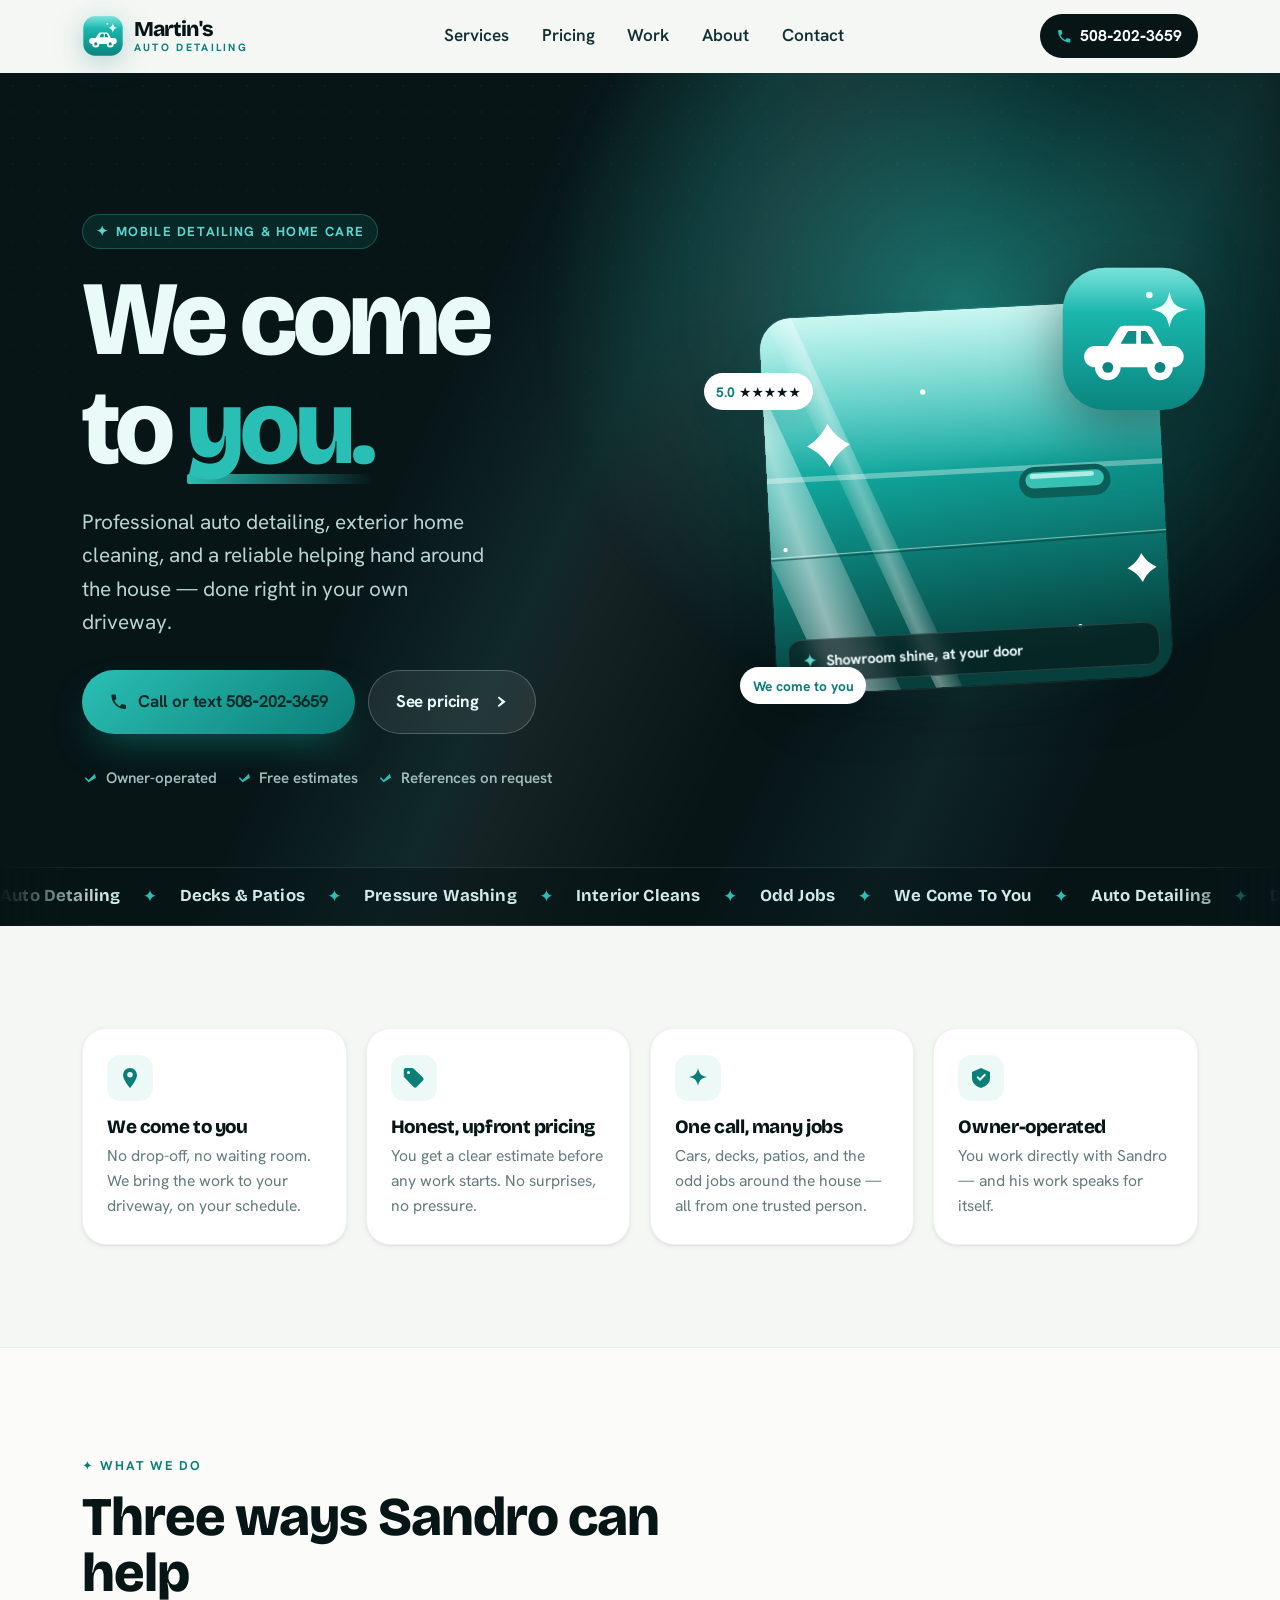
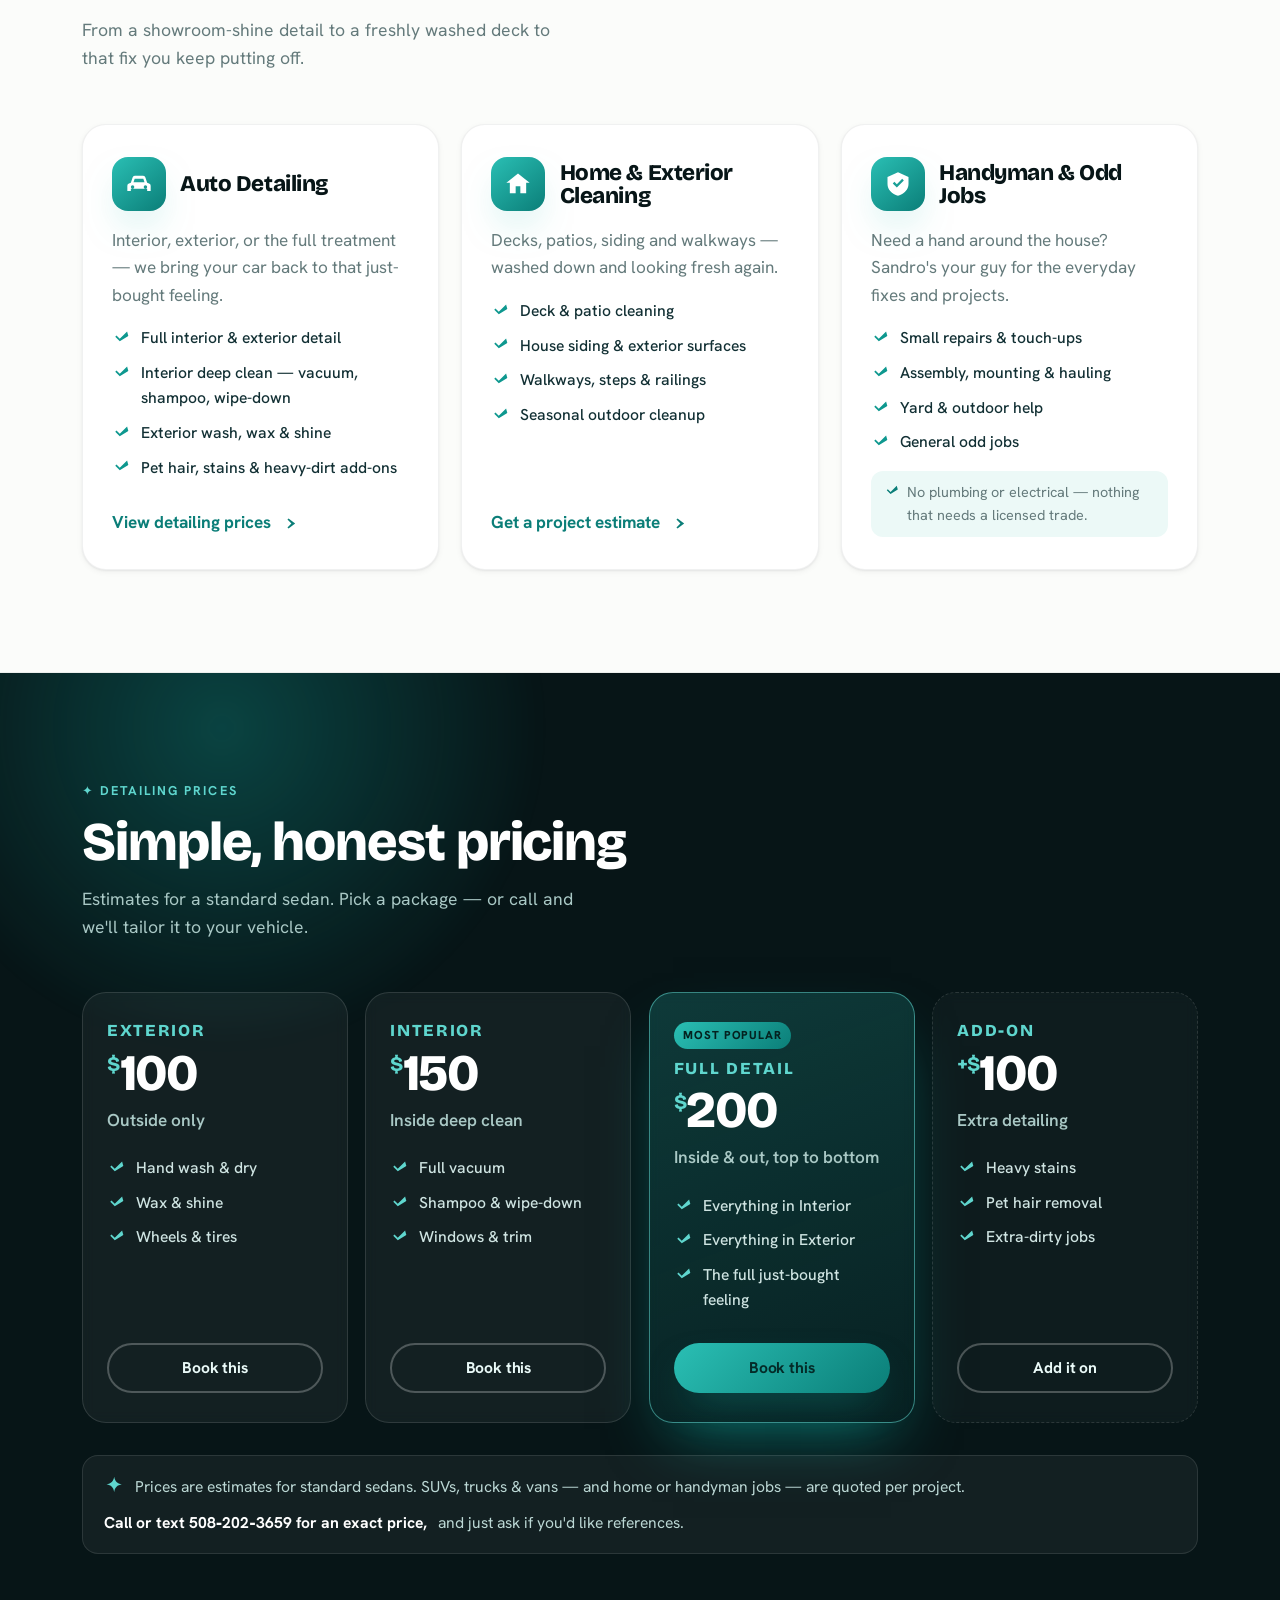
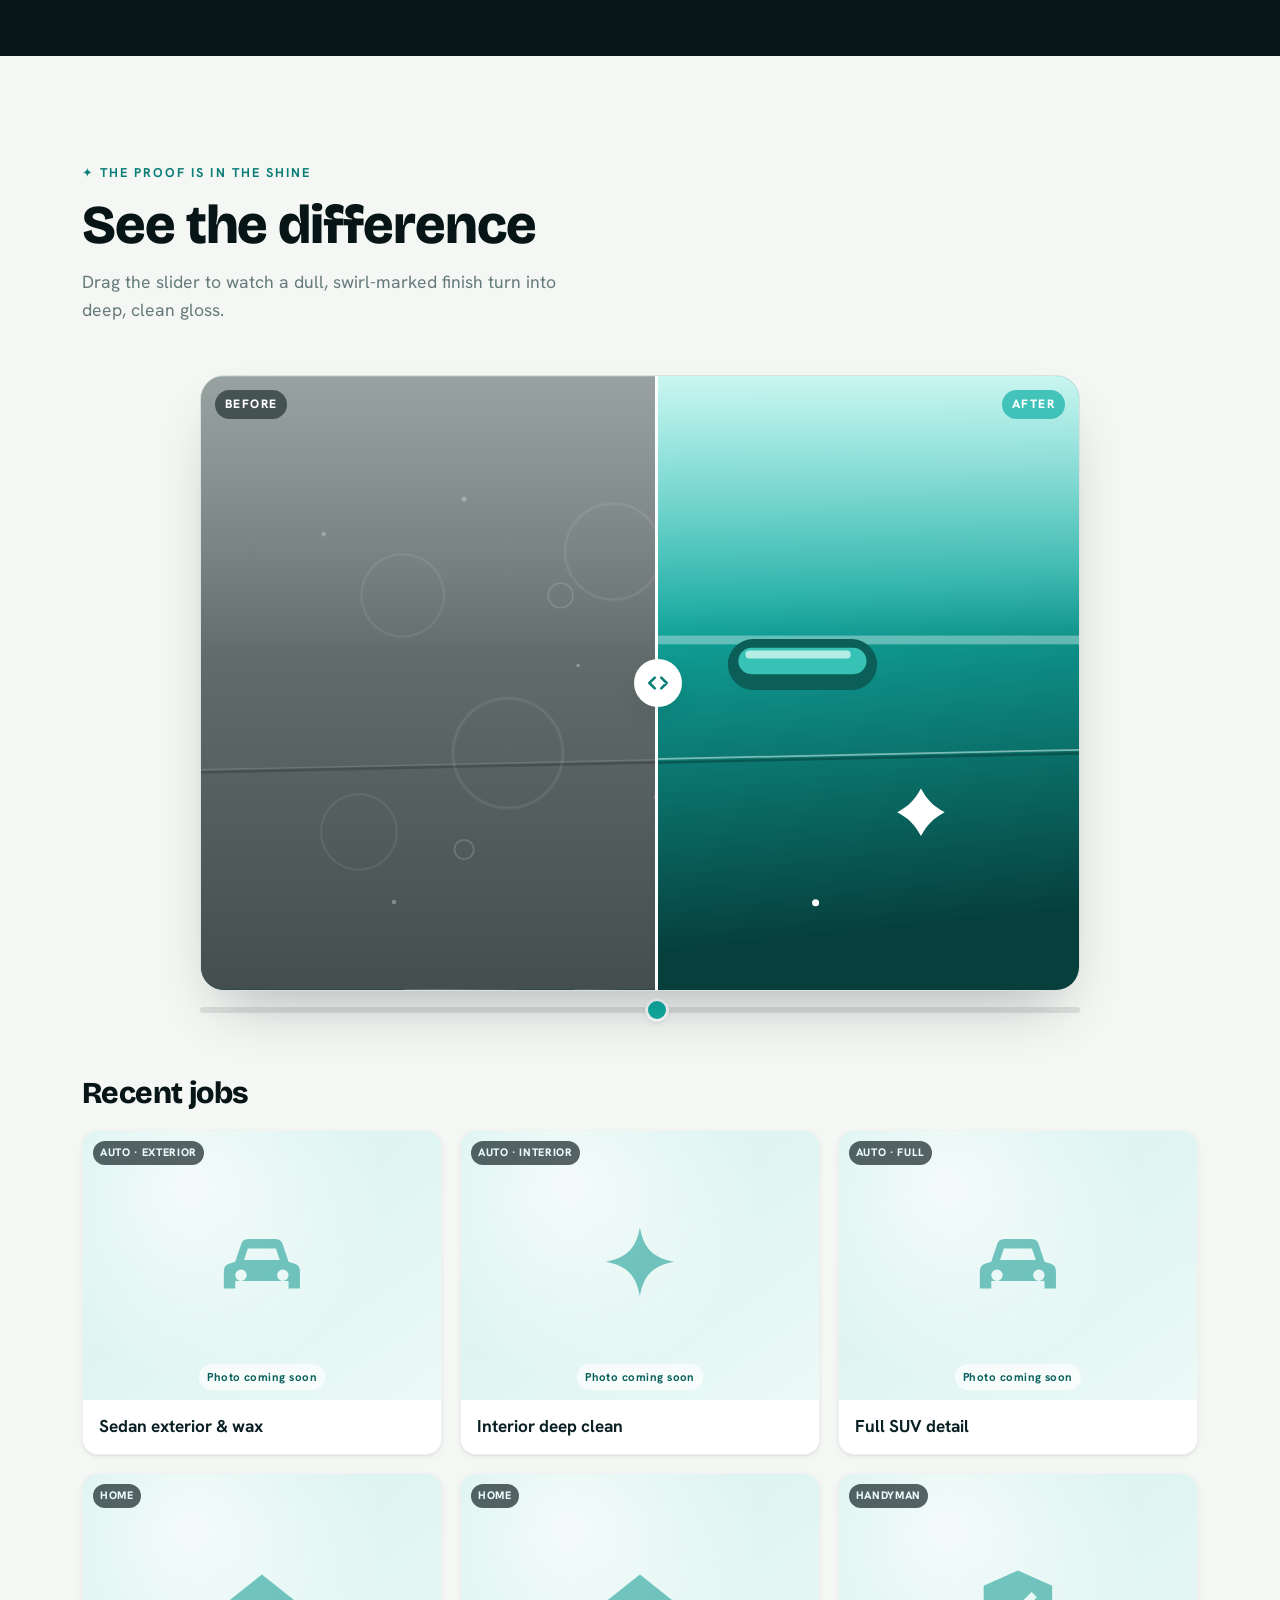
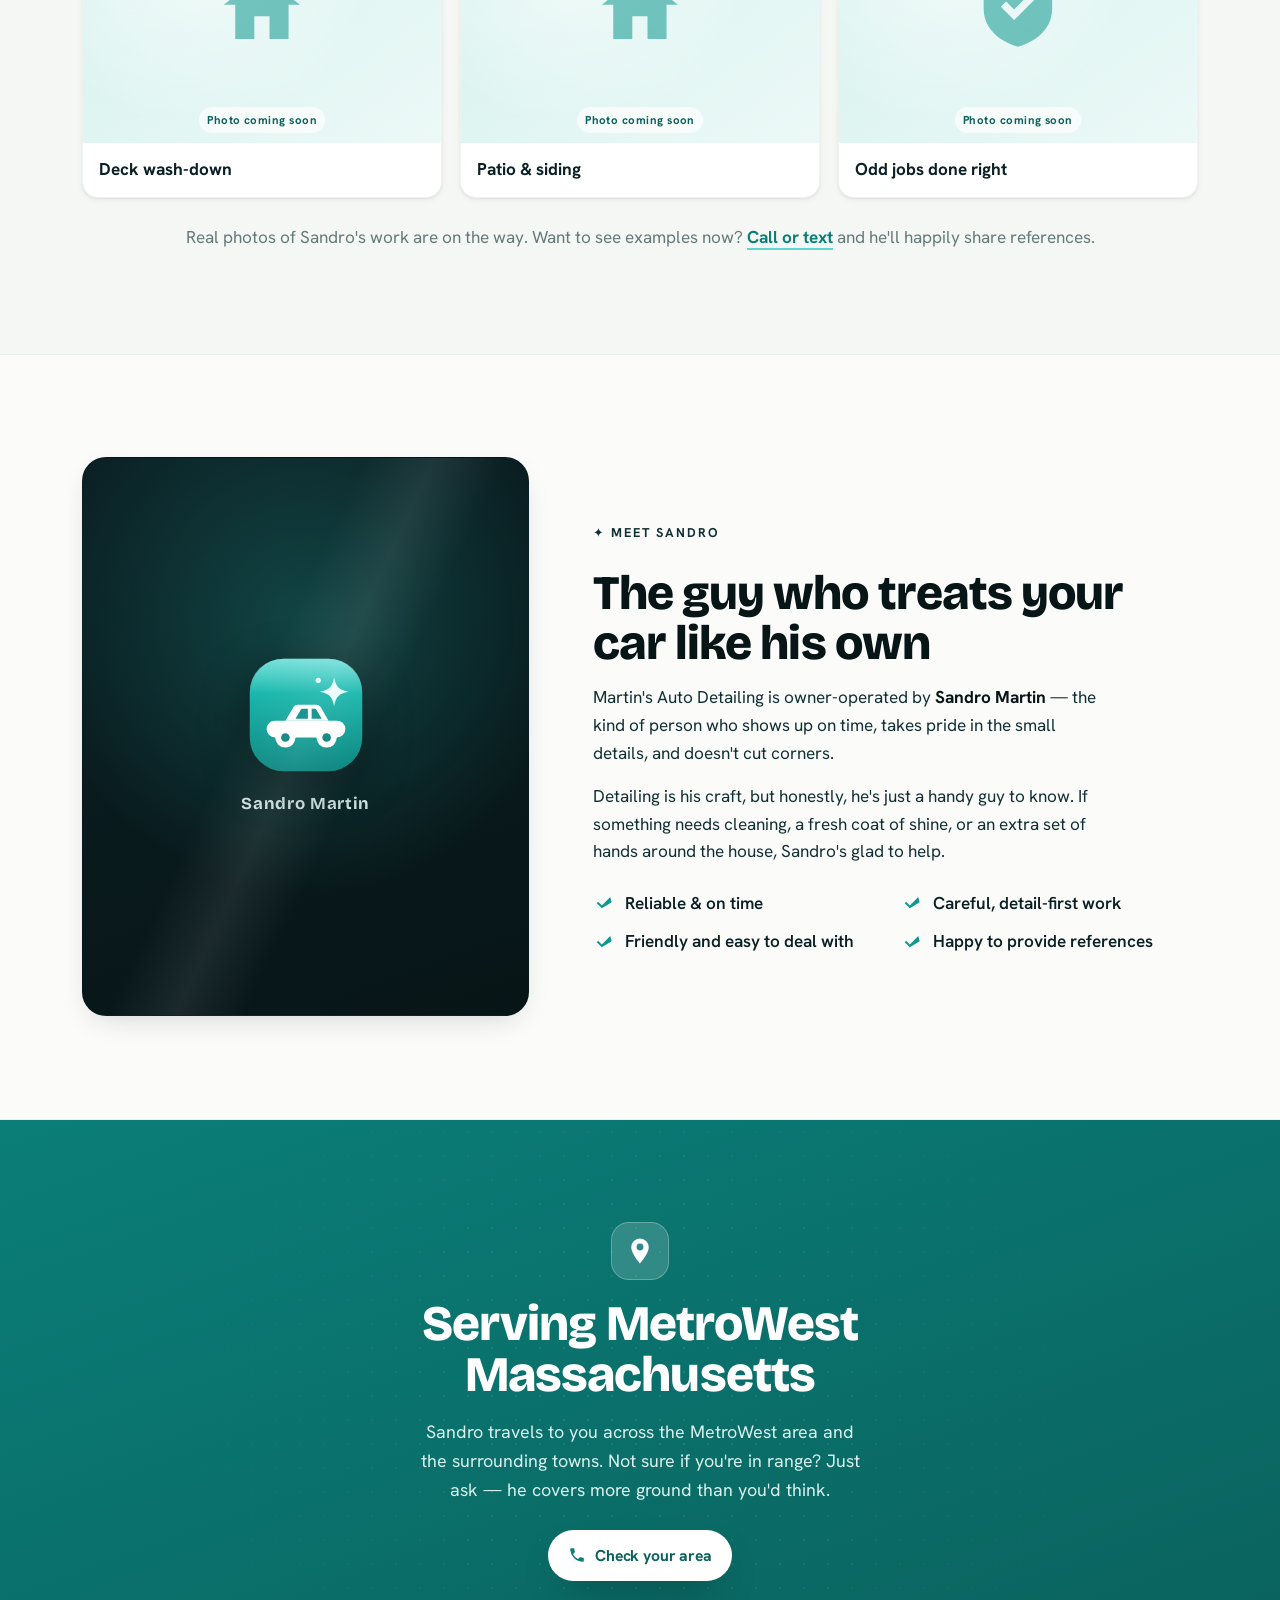
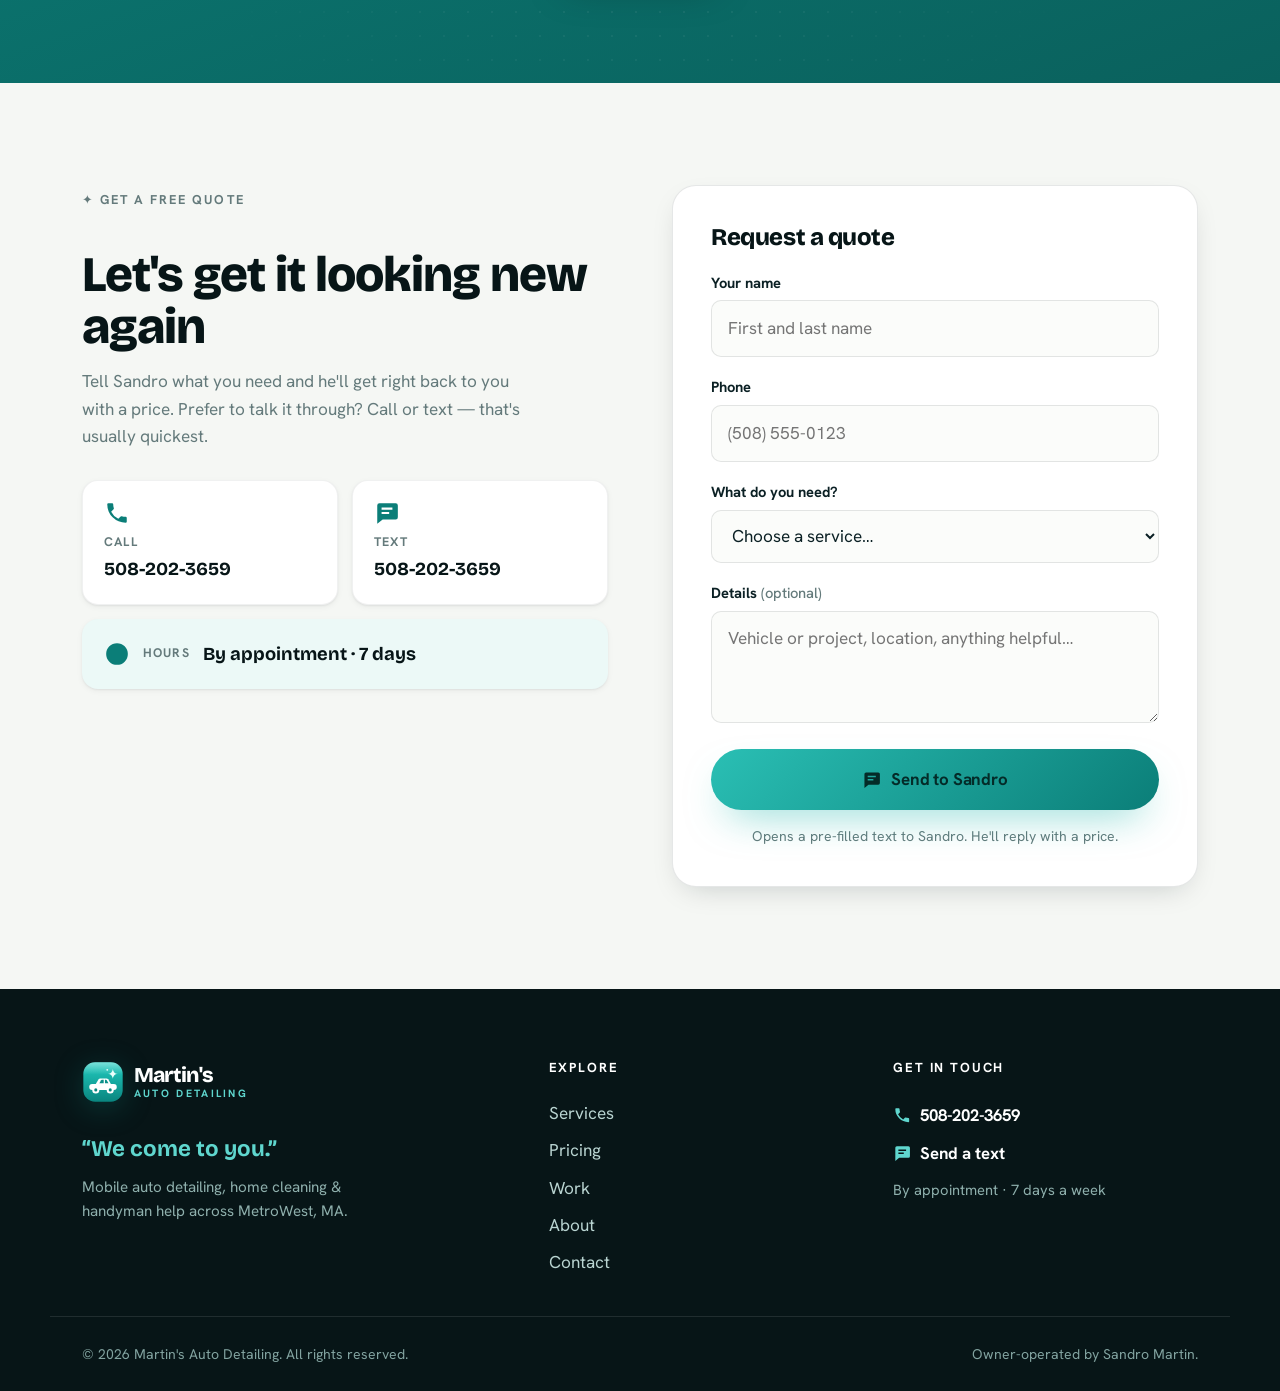
==== index.html @ 61d5fa34 "Initial site for Martin's Auto Detailing Co-Authored-By: Claude Opus 4.8 <noreply@anthropic.com>" ====
<!DOCTYPE html>
<html lang="en">
<head>
  <meta charset="UTF-8" />
  <meta name="viewport" content="width=device-width, initial-scale=1.0" />
  <title>Martin's Auto Detailing — Mobile Car Detailing &amp; Home Cleaning | MetroWest MA</title>
  <meta name="description" content="Owner-operated mobile auto detailing, exterior home cleaning, and handyman help across MetroWest Massachusetts. We come to you — call or text Sandro at 508-202-3659 for a free estimate." />
  <meta name="theme-color" content="#0B7E78" />
  <link rel="canonical" href="https://martinsautodetailing.com/" />

  <!-- Open Graph / social -->
  <meta property="og:type" content="website" />
  <meta property="og:title" content="Martin's Auto Detailing — We Come to You" />
  <meta property="og:description" content="Mobile auto detailing, exterior home cleaning &amp; handyman help across MetroWest MA. Call or text 508-202-3659." />
  <meta property="og:url" content="https://martinsautodetailing.com/" />
  <meta property="og:image" content="https://martinsautodetailing.com/assets/og-image.png" />
  <meta property="og:image:width" content="1200" />
  <meta property="og:image:height" content="630" />
  <meta name="twitter:card" content="summary_large_image" />
  <meta name="twitter:title" content="Martin's Auto Detailing — We Come to You" />
  <meta name="twitter:description" content="Mobile auto detailing, exterior home cleaning &amp; handyman help across MetroWest MA." />
  <meta name="twitter:image" content="https://martinsautodetailing.com/assets/og-image.png" />

  <!-- Icons -->
  <link rel="icon" type="image/svg+xml" href="assets/favicon.svg" />
  <link rel="apple-touch-icon" href="assets/apple-touch-icon.png" />

  <!-- Fonts -->
  <link rel="preconnect" href="https://fonts.googleapis.com" />
  <link rel="preconnect" href="https://fonts.gstatic.com" crossorigin />
  <link href="https://fonts.googleapis.com/css2?family=Bricolage+Grotesque:opsz,wght@12..96,600;12..96,700;12..96,800&family=Hanken+Grotesk:wght@400;500;600;700&display=swap" rel="stylesheet" />

  <link rel="stylesheet" href="styles.css" />

  <!-- Local business structured data (good for Google) -->
  <script type="application/ld+json">
  {
    "@context": "https://schema.org",
    "@type": "AutoWash",
    "name": "Martin's Auto Detailing",
    "image": "https://martinsautodetailing.com/assets/og-image.png",
    "url": "https://martinsautodetailing.com/",
    "telephone": "+1-508-202-3659",
    "description": "Owner-operated mobile auto detailing, exterior home cleaning, and handyman services. We come to you across MetroWest Massachusetts.",
    "priceRange": "$$",
    "areaServed": { "@type": "AdministrativeArea", "name": "MetroWest, Massachusetts" },
    "founder": { "@type": "Person", "name": "Sandro Martin" },
    "makesOffer": [
      { "@type": "Offer", "itemOffered": { "@type": "Service", "name": "Full Auto Detail (interior & exterior)" }, "price": "200", "priceCurrency": "USD" },
      { "@type": "Offer", "itemOffered": { "@type": "Service", "name": "Interior Detailing" }, "price": "150", "priceCurrency": "USD" },
      { "@type": "Offer", "itemOffered": { "@type": "Service", "name": "Exterior Detailing" }, "price": "100", "priceCurrency": "USD" },
      { "@type": "Offer", "itemOffered": { "@type": "Service", "name": "Exterior Home & Surface Cleaning" } },
      { "@type": "Offer", "itemOffered": { "@type": "Service", "name": "Handyman & Odd Jobs" } }
    ]
  }
  </script>
</head>
<body>
  <a class="skip-link" href="#main">Skip to content</a>

  <!-- Reusable SVG symbols -->
  <svg width="0" height="0" style="position:absolute" aria-hidden="true" focusable="false">
    <defs>
      <symbol id="mark" viewBox="0 0 64 64">
        <linearGradient id="m-badge" x1="0" y1="0" x2="0" y2="1">
          <stop offset="0" stop-color="#22CDC1" /><stop offset="1" stop-color="#0A857F" />
        </linearGradient>
        <linearGradient id="m-gloss" x1="0" y1="0" x2="0" y2="1">
          <stop offset="0" stop-color="#fff" stop-opacity="0.4" /><stop offset="0.55" stop-color="#fff" stop-opacity="0" />
        </linearGradient>
        <rect x="2" y="2" width="60" height="60" rx="18" fill="url(#m-badge)" />
        <rect x="2" y="2" width="60" height="34" rx="18" fill="url(#m-gloss)" />
        <g fill="#fff">
          <rect x="11" y="35" width="42" height="9" rx="4.5" />
          <path d="M21 35 L25.5 27.6 Q26.2 26.5 27.6 26.5 L37.4 26.5 Q39 26.5 39.9 27.8 L44 35 Z" />
        </g>
        <path d="M26.4 34 L29.2 29.2 Q29.5 28.7 30.1 28.7 L33 28.7 L33 34 Z" fill="#0B8F88" />
        <path d="M35 34 L35 28.7 L36.6 28.7 Q37.3 28.7 37.7 29.4 L40.4 34 Z" fill="#0B8F88" />
        <circle cx="21" cy="44" r="5.4" fill="#fff" /><circle cx="21" cy="44" r="2.3" fill="#0A857F" />
        <circle cx="43" cy="44" r="5.4" fill="#fff" /><circle cx="43" cy="44" r="2.3" fill="#0A857F" />
        <path d="M47 12 C48 17 49.6 18.6 54.6 19.6 C49.6 20.6 48 22.2 47 27.2 C46 22.2 44.4 20.6 39.4 19.6 C44.4 18.6 46 17 47 12 Z" fill="#EBFFFB" />
        <circle cx="38.5" cy="13.5" r="1.4" fill="#EBFFFB" />
      </symbol>
      <symbol id="i-spark" viewBox="0 0 24 24"><path d="M12 2c1 5.5 3.5 8 9 9-5.5 1-8 3.5-9 9-1-5.5-3.5-8-9-9 5.5-1 8-3.5 9-9Z"/></symbol>
      <symbol id="i-pin" viewBox="0 0 24 24"><path d="M12 2a7 7 0 0 0-7 7c0 5 7 13 7 13s7-8 7-13a7 7 0 0 0-7-7Zm0 9.5A2.5 2.5 0 1 1 12 6a2.5 2.5 0 0 1 0 5.5Z"/></symbol>
      <symbol id="i-tag" viewBox="0 0 24 24"><path d="M11.6 2.4 21 11.8a2 2 0 0 1 0 2.8l-6.4 6.4a2 2 0 0 1-2.8 0L2.4 11.6A2 2 0 0 1 1.8 10V4a2 2 0 0 1 2-2h6a2 2 0 0 1 1.6.4ZM6.5 8A1.5 1.5 0 1 0 5 6.5 1.5 1.5 0 0 0 6.5 8Z"/></symbol>
      <symbol id="i-hand" viewBox="0 0 24 24"><path d="M12 2 3 6v6c0 5 3.8 8.5 9 10 5.2-1.5 9-5 9-10V6l-9-4Zm-1 13-3.5-3.5 1.4-1.4L11 12.2l4.6-4.6 1.4 1.4L11 15Z"/></symbol>
      <symbol id="i-phone" viewBox="0 0 24 24"><path d="M6.6 10.8a15 15 0 0 0 6.6 6.6l2.2-2.2a1 1 0 0 1 1-.24 11.4 11.4 0 0 0 3.6.58 1 1 0 0 1 1 1V20a1 1 0 0 1-1 1A17 17 0 0 1 3 4a1 1 0 0 1 1-1h3.5a1 1 0 0 1 1 1 11.4 11.4 0 0 0 .58 3.6 1 1 0 0 1-.25 1l-2.23 2.2Z"/></symbol>
      <symbol id="i-msg" viewBox="0 0 24 24"><path d="M4 3h16a2 2 0 0 1 2 2v11a2 2 0 0 1-2 2H8l-5 4V5a2 2 0 0 1 2-2Zm3 6h10V7H7v2Zm0 4h7v-2H7v2Z"/></symbol>
      <symbol id="i-check" viewBox="0 0 24 24"><path d="M9.5 17.5 4 12l1.5-1.5 4 4 9-9L20 11 9.5 17.5Z"/></symbol>
      <symbol id="i-clock" viewBox="0 0 24 24"><path d="M12 2a10 10 0 1 0 0 20 10 10 0 0 0 0-20Zm1 10V6h-2v7l5.2 3.1 1-1.7L13 12Z"/></symbol>
      <symbol id="i-home" viewBox="0 0 24 24"><path d="M12 3 2 11h3v9h5v-6h4v6h5v-9h3L12 3Z"/></symbol>
      <symbol id="i-car" viewBox="0 0 24 24"><path d="M5 11l1.5-4.5A2 2 0 0 1 8.4 5h7.2a2 2 0 0 1 1.9 1.5L19 11l1.6.5A2 2 0 0 1 22 13.4V18h-3v-2H5v2H2v-4.6a2 2 0 0 1 1.4-1.9L5 11Zm2.3-.5h9.4l-1-3H8.3l-1 3ZM6.5 16A1.5 1.5 0 1 0 5 14.5 1.5 1.5 0 0 0 6.5 16Zm11 0A1.5 1.5 0 1 0 16 14.5 1.5 1.5 0 0 0 17.5 16Z"/></symbol>
      <symbol id="i-arrow" viewBox="0 0 24 24"><path d="M5 12h12l-5-5 1.4-1.4L21.8 12l-8.4 6.4L12 17l5-5H5Z"/></symbol>
    </defs>
  </svg>

  <!-- ============ HEADER ============ -->
  <header class="site-header" id="siteHeader">
    <div class="container header-inner">
      <a class="brand" href="#top" aria-label="Martin's Auto Detailing — home">
        <svg class="brand-mark" aria-hidden="true"><use href="#mark" /></svg>
        <span class="brand-text">
          <span class="brand-name">Martin's</span>
          <span class="brand-sub">Auto Detailing</span>
        </span>
      </a>

      <nav class="main-nav" id="mainNav" aria-label="Primary">
        <a href="#services">Services</a>
        <a href="#pricing">Pricing</a>
        <a href="#work">Work</a>
        <a href="#about">About</a>
        <a href="#contact">Contact</a>
      </nav>

      <div class="header-actions">
        <a class="btn btn-call" href="tel:+15082023659">
          <svg aria-hidden="true"><use href="#i-phone" /></svg>
          <span>508&#8209;202&#8209;3659</span>
        </a>
        <button class="nav-toggle" id="navToggle" aria-label="Open menu" aria-expanded="false" aria-controls="mainNav">
          <span></span><span></span><span></span>
        </button>
      </div>
    </div>
  </header>

  <main id="main">
    <!-- ============ HERO ============ -->
    <section class="hero" id="top">
      <div class="hero-bg" aria-hidden="true">
        <div class="hero-glow"></div>
        <div class="hero-streak"></div>
        <div class="hero-grid"></div>
      </div>
      <div class="container hero-inner">
        <div class="hero-copy">
          <p class="eyebrow reveal"><svg aria-hidden="true"><use href="#i-spark" /></svg> Mobile detailing &amp; home care</p>
          <h1 class="hero-title">
            <span class="reveal">We come</span>
            <span class="reveal">to <em>you.</em></span>
          </h1>
          <p class="hero-lead reveal">Professional auto detailing, exterior home cleaning, and a reliable helping hand around the house — done right in your own driveway.</p>
          <div class="hero-cta reveal">
            <a class="btn btn-primary btn-lg" href="tel:+15082023659">
              <svg aria-hidden="true"><use href="#i-phone" /></svg> Call or text 508&#8209;202&#8209;3659
            </a>
            <a class="btn btn-ghost btn-lg" href="#pricing">See pricing <svg aria-hidden="true"><use href="#i-arrow" /></svg></a>
          </div>
          <ul class="hero-trust reveal">
            <li><svg aria-hidden="true"><use href="#i-check" /></svg> Owner-operated</li>
            <li><svg aria-hidden="true"><use href="#i-check" /></svg> Free estimates</li>
            <li><svg aria-hidden="true"><use href="#i-check" /></svg> References on request</li>
          </ul>
        </div>

        <div class="hero-visual reveal" aria-hidden="true">
          <div class="hero-card">
            <img src="assets/after.svg" alt="" loading="eager" />
            <div class="hero-card-label">
              <svg aria-hidden="true"><use href="#i-spark" /></svg>
              Showroom shine, at your door
            </div>
          </div>
          <svg class="hero-badge"><use href="#mark" /></svg>
          <div class="hero-chip hero-chip-1"><strong>5.0</strong> ★★★★★</div>
          <div class="hero-chip hero-chip-2">We come to you</div>
        </div>
      </div>

      <!-- marquee -->
      <div class="marquee" aria-hidden="true">
        <div class="marquee-track">
          <span>Auto Detailing</span><i>✦</i><span>Decks &amp; Patios</span><i>✦</i><span>Pressure Washing</span><i>✦</i><span>Interior Cleans</span><i>✦</i><span>Odd Jobs</span><i>✦</i><span>We Come To You</span><i>✦</i>
          <span>Auto Detailing</span><i>✦</i><span>Decks &amp; Patios</span><i>✦</i><span>Pressure Washing</span><i>✦</i><span>Interior Cleans</span><i>✦</i><span>Odd Jobs</span><i>✦</i><span>We Come To You</span><i>✦</i>
        </div>
      </div>
    </section>

    <!-- ============ VALUE PROPS ============ -->
    <section class="values" aria-label="Why choose Martin's Auto Detailing">
      <div class="container values-grid">
        <article class="value reveal">
          <svg class="value-ico" aria-hidden="true"><use href="#i-pin" /></svg>
          <h3>We come to you</h3>
          <p>No drop-off, no waiting room. We bring the work to your driveway, on your schedule.</p>
        </article>
        <article class="value reveal">
          <svg class="value-ico" aria-hidden="true"><use href="#i-tag" /></svg>
          <h3>Honest, upfront pricing</h3>
          <p>You get a clear estimate before any work starts. No surprises, no pressure.</p>
        </article>
        <article class="value reveal">
          <svg class="value-ico" aria-hidden="true"><use href="#i-spark" /></svg>
          <h3>One call, many jobs</h3>
          <p>Cars, decks, patios, and the odd jobs around the house — all from one trusted person.</p>
        </article>
        <article class="value reveal">
          <svg class="value-ico" aria-hidden="true"><use href="#i-hand" /></svg>
          <h3>Owner-operated</h3>
          <p>You work directly with Sandro — and his work speaks for itself.</p>
        </article>
      </div>
    </section>

    <!-- ============ SERVICES ============ -->
    <section class="services" id="services">
      <div class="container">
        <header class="section-head reveal">
          <p class="kicker">What we do</p>
          <h2>Three ways Sandro can help</h2>
          <p class="section-sub">From a showroom-shine detail to a freshly washed deck to that fix you keep putting off.</p>
        </header>

        <div class="service-list">
          <article class="service-card reveal">
            <div class="service-head">
              <svg class="service-ico" aria-hidden="true"><use href="#i-car" /></svg>
              <h3>Auto Detailing</h3>
            </div>
            <p>Interior, exterior, or the full treatment — we bring your car back to that just-bought feeling.</p>
            <ul class="ticks">
              <li><svg aria-hidden="true"><use href="#i-check" /></svg> Full interior &amp; exterior detail</li>
              <li><svg aria-hidden="true"><use href="#i-check" /></svg> Interior deep clean — vacuum, shampoo, wipe-down</li>
              <li><svg aria-hidden="true"><use href="#i-check" /></svg> Exterior wash, wax &amp; shine</li>
              <li><svg aria-hidden="true"><use href="#i-check" /></svg> Pet hair, stains &amp; heavy-dirt add-ons</li>
            </ul>
            <a class="link-arrow" href="#pricing">View detailing prices <svg aria-hidden="true"><use href="#i-arrow" /></svg></a>
          </article>

          <article class="service-card reveal">
            <div class="service-head">
              <svg class="service-ico" aria-hidden="true"><use href="#i-home" /></svg>
              <h3>Home &amp; Exterior Cleaning</h3>
            </div>
            <p>Decks, patios, siding and walkways — washed down and looking fresh again.</p>
            <ul class="ticks">
              <li><svg aria-hidden="true"><use href="#i-check" /></svg> Deck &amp; patio cleaning</li>
              <li><svg aria-hidden="true"><use href="#i-check" /></svg> House siding &amp; exterior surfaces</li>
              <li><svg aria-hidden="true"><use href="#i-check" /></svg> Walkways, steps &amp; railings</li>
              <li><svg aria-hidden="true"><use href="#i-check" /></svg> Seasonal outdoor cleanup</li>
            </ul>
            <a class="link-arrow" href="#contact">Get a project estimate <svg aria-hidden="true"><use href="#i-arrow" /></svg></a>
          </article>

          <article class="service-card reveal">
            <div class="service-head">
              <svg class="service-ico" aria-hidden="true"><use href="#i-hand" /></svg>
              <h3>Handyman &amp; Odd Jobs</h3>
            </div>
            <p>Need a hand around the house? Sandro's your guy for the everyday fixes and projects.</p>
            <ul class="ticks">
              <li><svg aria-hidden="true"><use href="#i-check" /></svg> Small repairs &amp; touch-ups</li>
              <li><svg aria-hidden="true"><use href="#i-check" /></svg> Assembly, mounting &amp; hauling</li>
              <li><svg aria-hidden="true"><use href="#i-check" /></svg> Yard &amp; outdoor help</li>
              <li><svg aria-hidden="true"><use href="#i-check" /></svg> General odd jobs</li>
            </ul>
            <p class="fineprint"><svg aria-hidden="true"><use href="#i-check" /></svg> No plumbing or electrical — nothing that needs a licensed trade.</p>
          </article>
        </div>
      </div>
    </section>

    <!-- ============ PRICING ============ -->
    <section class="pricing" id="pricing">
      <div class="container">
        <header class="section-head reveal">
          <p class="kicker">Detailing prices</p>
          <h2>Simple, honest pricing</h2>
          <p class="section-sub">Estimates for a standard sedan. Pick a package — or call and we'll tailor it to your vehicle.</p>
        </header>

        <div class="price-grid">
          <article class="price-card reveal">
            <h3>Exterior</h3>
            <p class="price"><span>$</span>100</p>
            <p class="price-for">Outside only</p>
            <ul class="ticks">
              <li><svg aria-hidden="true"><use href="#i-check" /></svg> Hand wash &amp; dry</li>
              <li><svg aria-hidden="true"><use href="#i-check" /></svg> Wax &amp; shine</li>
              <li><svg aria-hidden="true"><use href="#i-check" /></svg> Wheels &amp; tires</li>
            </ul>
            <a class="btn btn-outline" href="tel:+15082023659">Book this</a>
          </article>

          <article class="price-card reveal">
            <h3>Interior</h3>
            <p class="price"><span>$</span>150</p>
            <p class="price-for">Inside deep clean</p>
            <ul class="ticks">
              <li><svg aria-hidden="true"><use href="#i-check" /></svg> Full vacuum</li>
              <li><svg aria-hidden="true"><use href="#i-check" /></svg> Shampoo &amp; wipe-down</li>
              <li><svg aria-hidden="true"><use href="#i-check" /></svg> Windows &amp; trim</li>
            </ul>
            <a class="btn btn-outline" href="tel:+15082023659">Book this</a>
          </article>

          <article class="price-card price-featured reveal">
            <span class="price-flag">Most popular</span>
            <h3>Full Detail</h3>
            <p class="price"><span>$</span>200</p>
            <p class="price-for">Inside &amp; out, top to bottom</p>
            <ul class="ticks">
              <li><svg aria-hidden="true"><use href="#i-check" /></svg> Everything in Interior</li>
              <li><svg aria-hidden="true"><use href="#i-check" /></svg> Everything in Exterior</li>
              <li><svg aria-hidden="true"><use href="#i-check" /></svg> The full just-bought feeling</li>
            </ul>
            <a class="btn btn-primary" href="tel:+15082023659">Book this</a>
          </article>

          <article class="price-card price-addon reveal">
            <h3>Add-on</h3>
            <p class="price"><span>+$</span>100</p>
            <p class="price-for">Extra detailing</p>
            <ul class="ticks">
              <li><svg aria-hidden="true"><use href="#i-check" /></svg> Heavy stains</li>
              <li><svg aria-hidden="true"><use href="#i-check" /></svg> Pet hair removal</li>
              <li><svg aria-hidden="true"><use href="#i-check" /></svg> Extra-dirty jobs</li>
            </ul>
            <a class="btn btn-outline" href="tel:+15082023659">Add it on</a>
          </article>
        </div>

        <p class="price-note reveal">
          <svg aria-hidden="true"><use href="#i-spark" /></svg>
          Prices are estimates for standard sedans. SUVs, trucks &amp; vans — and home or handyman jobs — are quoted per project.
          <strong>Call or text 508&#8209;202&#8209;3659 for an exact price,</strong> and just ask if you'd like references.
        </p>
      </div>
    </section>

    <!-- ============ WORK / GALLERY ============ -->
    <section class="work" id="work">
      <div class="container">
        <header class="section-head reveal">
          <p class="kicker">The proof is in the shine</p>
          <h2>See the difference</h2>
          <p class="section-sub">Drag the slider to watch a dull, swirl-marked finish turn into deep, clean gloss.</p>
        </header>

        <div class="ba reveal" id="beforeAfter">
          <div class="ba-frame">
            <img class="ba-after" src="assets/after.svg" alt="Car paint after detailing — deep, glossy and clean" />
            <div class="ba-before-wrap" id="baBeforeWrap">
              <img class="ba-before" src="assets/before.svg" alt="Car paint before detailing — dull, dusty and swirl-marked" />
            </div>
            <span class="ba-tag ba-tag-before">Before</span>
            <span class="ba-tag ba-tag-after">After</span>
            <div class="ba-handle" id="baHandle">
              <svg viewBox="0 0 24 24" aria-hidden="true"><path d="M9 7l-5 5 5 5M15 7l5 5-5 5" fill="none" stroke="currentColor" stroke-width="2.4" stroke-linecap="round" stroke-linejoin="round"/></svg>
            </div>
          </div>
          <input type="range" min="0" max="100" value="52" class="ba-range" id="baRange" aria-label="Reveal before and after detailing" />
        </div>

        <h3 class="gallery-title reveal">Recent jobs</h3>
        <div class="gallery">
          <figure class="shot reveal" data-cat="Auto · Exterior"><div class="shot-img"><svg aria-hidden="true"><use href="#i-car" /></svg></div><figcaption>Sedan exterior &amp; wax</figcaption></figure>
          <figure class="shot reveal" data-cat="Auto · Interior"><div class="shot-img"><svg aria-hidden="true"><use href="#i-spark" /></svg></div><figcaption>Interior deep clean</figcaption></figure>
          <figure class="shot reveal" data-cat="Auto · Full"><div class="shot-img"><svg aria-hidden="true"><use href="#i-car" /></svg></div><figcaption>Full SUV detail</figcaption></figure>
          <figure class="shot reveal" data-cat="Home"><div class="shot-img"><svg aria-hidden="true"><use href="#i-home" /></svg></div><figcaption>Deck wash-down</figcaption></figure>
          <figure class="shot reveal" data-cat="Home"><div class="shot-img"><svg aria-hidden="true"><use href="#i-home" /></svg></div><figcaption>Patio &amp; siding</figcaption></figure>
          <figure class="shot reveal" data-cat="Handyman"><div class="shot-img"><svg aria-hidden="true"><use href="#i-hand" /></svg></div><figcaption>Odd jobs done right</figcaption></figure>
        </div>
        <p class="gallery-note reveal">Real photos of Sandro's work are on the way. Want to see examples now? <a href="tel:+15082023659">Call or text</a> and he'll happily share references.</p>
      </div>
    </section>

    <!-- ============ ABOUT ============ -->
    <section class="about" id="about">
      <div class="container about-inner">
        <div class="about-portrait reveal" aria-hidden="true">
          <div class="portrait-ph">
            <svg><use href="#mark" /></svg>
            <span>Sandro Martin</span>
          </div>
        </div>
        <div class="about-copy reveal">
          <p class="kicker">Meet Sandro</p>
          <h2>The guy who treats your car like his own</h2>
          <p>Martin's Auto Detailing is owner-operated by <strong>Sandro Martin</strong> — the kind of person who shows up on time, takes pride in the small details, and doesn't cut corners.</p>
          <p>Detailing is his craft, but honestly, he's just a handy guy to know. If something needs cleaning, a fresh coat of shine, or an extra set of hands around the house, Sandro's glad to help.</p>
          <ul class="about-points">
            <li><svg aria-hidden="true"><use href="#i-check" /></svg> Reliable &amp; on time</li>
            <li><svg aria-hidden="true"><use href="#i-check" /></svg> Careful, detail-first work</li>
            <li><svg aria-hidden="true"><use href="#i-check" /></svg> Friendly and easy to deal with</li>
            <li><svg aria-hidden="true"><use href="#i-check" /></svg> Happy to provide references</li>
          </ul>
        </div>
      </div>
    </section>

    <!-- ============ SERVICE AREA ============ -->
    <section class="area" aria-label="Service area">
      <div class="container area-inner reveal">
        <svg class="area-ico" aria-hidden="true"><use href="#i-pin" /></svg>
        <h2>Serving MetroWest Massachusetts</h2>
        <p>Sandro travels to you across the MetroWest area and the surrounding towns. Not sure if you're in range? Just ask — he covers more ground than you'd think.</p>
        <a class="btn btn-primary" href="tel:+15082023659"><svg aria-hidden="true"><use href="#i-phone" /></svg> Check your area</a>
      </div>
    </section>

    <!-- ============ CONTACT ============ -->
    <section class="contact" id="contact">
      <div class="container contact-inner">
        <div class="contact-copy reveal">
          <p class="kicker">Get a free quote</p>
          <h2>Let's get it looking new again</h2>
          <p>Tell Sandro what you need and he'll get right back to you with a price. Prefer to talk it through? Call or text — that's usually quickest.</p>

          <div class="contact-cards">
            <a class="contact-card" href="tel:+15082023659">
              <svg aria-hidden="true"><use href="#i-phone" /></svg>
              <span class="cc-label">Call</span>
              <span class="cc-value">508-202-3659</span>
            </a>
            <a class="contact-card" href="sms:+15082023659">
              <svg aria-hidden="true"><use href="#i-msg" /></svg>
              <span class="cc-label">Text</span>
              <span class="cc-value">508-202-3659</span>
            </a>
            <div class="contact-card contact-card-static">
              <svg aria-hidden="true"><use href="#i-clock" /></svg>
              <span class="cc-label">Hours</span>
              <span class="cc-value">By appointment · 7 days</span>
            </div>
          </div>
        </div>

        <form class="quote-form reveal" id="quoteForm" novalidate>
          <h3>Request a quote</h3>
          <div class="field">
            <label for="qName">Your name</label>
            <input id="qName" name="name" type="text" autocomplete="name" placeholder="First and last name" required />
          </div>
          <div class="field">
            <label for="qPhone">Phone</label>
            <input id="qPhone" name="phone" type="tel" autocomplete="tel" placeholder="(508) 555-0123" required />
          </div>
          <div class="field">
            <label for="qService">What do you need?</label>
            <select id="qService" name="service" required>
              <option value="" disabled selected>Choose a service…</option>
              <option>Auto detailing</option>
              <option>Home &amp; exterior cleaning</option>
              <option>Handyman / odd jobs</option>
              <option>Something else</option>
            </select>
          </div>
          <div class="field">
            <label for="qMsg">Details <span class="opt">(optional)</span></label>
            <textarea id="qMsg" name="message" rows="3" placeholder="Vehicle or project, location, anything helpful…"></textarea>
          </div>
          <button type="submit" class="btn btn-primary btn-lg btn-block">
            <svg aria-hidden="true"><use href="#i-msg" /></svg> Send to Sandro
          </button>
          <p class="form-hint" id="formHint">Opens a pre-filled text to Sandro. He'll reply with a price.</p>
        </form>
      </div>
    </section>
  </main>

  <!-- ============ FOOTER ============ -->
  <footer class="site-footer">
    <div class="container footer-inner">
      <div class="footer-brand">
        <a class="brand" href="#top" aria-label="Martin's Auto Detailing — home">
          <svg class="brand-mark" aria-hidden="true"><use href="#mark" /></svg>
          <span class="brand-text">
            <span class="brand-name">Martin's</span>
            <span class="brand-sub">Auto Detailing</span>
          </span>
        </a>
        <p class="footer-slogan">“We come to you.”</p>
        <p class="footer-area">Mobile auto detailing, home cleaning &amp; handyman help across MetroWest, MA.</p>
      </div>

      <nav class="footer-nav" aria-label="Footer">
        <h4>Explore</h4>
        <a href="#services">Services</a>
        <a href="#pricing">Pricing</a>
        <a href="#work">Work</a>
        <a href="#about">About</a>
        <a href="#contact">Contact</a>
      </nav>

      <div class="footer-contact">
        <h4>Get in touch</h4>
        <a class="footer-phone" href="tel:+15082023659"><svg aria-hidden="true"><use href="#i-phone" /></svg> 508-202-3659</a>
        <a class="footer-phone" href="sms:+15082023659"><svg aria-hidden="true"><use href="#i-msg" /></svg> Send a text</a>
        <p class="footer-hours">By appointment · 7 days a week</p>
      </div>
    </div>
    <div class="container footer-bottom">
      <p>&copy; <span id="year">2026</span> Martin's Auto Detailing. All rights reserved.</p>
      <p>Owner-operated by Sandro Martin.</p>
    </div>
  </footer>

  <!-- Floating mobile call button -->
  <a class="fab-call" href="tel:+15082023659" aria-label="Call Martin's Auto Detailing">
    <svg aria-hidden="true"><use href="#i-phone" /></svg>
  </a>

  <script src="script.js"></script>
</body>
</html>
---- styles.css ----
/* ============================================================
   Martin's Auto Detailing — styles
   Brand: teal-on-ink "make it shine" identity (from the van)
   Type: Bricolage Grotesque (display) + Hanken Grotesk (text)
   ============================================================ */

:root {
  /* Brand teal */
  --teal-50:  #ECF9F7;
  --teal-100: #D3F1ED;
  --teal-300: #5FD6CE;
  --teal-400: #2ABFB4;
  --teal:     #10B0A6;
  --teal-600: #0E988F;
  --teal-700: #0B7E78;
  --teal-800: #0A615D;

  /* Ink / neutrals */
  --ink-900: #071517;
  --ink-800: #0B2024;
  --ink-700: #123034;
  --ink-500: #3C5557;
  --ink-400: #5E7375;
  --muted:   #647A7B;

  --paper:   #F5F7F4;
  --paper-2: #FBFCFA;
  --cream:   #FFFFFF;
  --line:    rgba(8, 23, 26, 0.10);
  --line-2:  rgba(8, 23, 26, 0.06);

  --shadow-sm: 0 1px 2px rgba(8,23,26,.06), 0 2px 6px rgba(8,23,26,.05);
  --shadow-md: 0 10px 30px -12px rgba(8,23,26,.22);
  --shadow-lg: 0 30px 60px -22px rgba(8,23,26,.30);
  --shadow-teal: 0 18px 40px -16px rgba(16,176,166,.55);

  --r-sm: 10px;
  --r-md: 16px;
  --r-lg: 24px;
  --r-xl: 32px;

  --container: 1180px;
  --pad: clamp(1.1rem, 4vw, 2rem);

  --font-display: "Bricolage Grotesque", "Hanken Grotesk", system-ui, sans-serif;
  --font-body: "Hanken Grotesk", system-ui, -apple-system, sans-serif;

  --ease: cubic-bezier(.2, .7, .2, 1);
}

/* ---------- Reset / base ---------- */
*, *::before, *::after { box-sizing: border-box; }
* { margin: 0; }
html { scroll-behavior: smooth; -webkit-text-size-adjust: 100%; }

body {
  font-family: var(--font-body);
  color: var(--ink-800);
  background: var(--paper);
  line-height: 1.6;
  font-size: clamp(1rem, 0.97rem + 0.2vw, 1.075rem);
  -webkit-font-smoothing: antialiased;
  text-rendering: optimizeLegibility;
  overflow-x: hidden;
}

img, svg { display: block; max-width: 100%; }
a { color: inherit; text-decoration: none; }
ul { list-style: none; padding: 0; }
button { font: inherit; cursor: pointer; border: none; background: none; color: inherit; }
input, select, textarea { font: inherit; color: inherit; }

h1, h2, h3, h4 { font-family: var(--font-display); font-weight: 800; line-height: 1.04; letter-spacing: -0.02em; }

.container { width: 100%; max-width: var(--container); margin-inline: auto; padding-inline: var(--pad); }

.skip-link {
  position: absolute; left: -999px; top: 0; z-index: 200;
  background: var(--ink-900); color: #fff; padding: .7rem 1.1rem; border-radius: 0 0 var(--r-sm) 0;
}
.skip-link:focus { left: 0; }

:focus-visible { outline: 3px solid var(--teal-400); outline-offset: 3px; border-radius: 4px; }

/* ---------- Buttons ---------- */
.btn {
  --bg: var(--ink-900); --fg: #fff;
  display: inline-flex; align-items: center; justify-content: center; gap: .55em;
  background: var(--bg); color: var(--fg);
  font-weight: 700; font-size: .98rem; letter-spacing: -0.01em;
  padding: .82em 1.3em; border-radius: 999px;
  position: relative; overflow: hidden; isolation: isolate;
  transition: transform .25s var(--ease), box-shadow .25s var(--ease), background .2s;
  white-space: nowrap;
}
.btn svg { width: 1.15em; height: 1.15em; fill: currentColor; flex: none; }
.btn::after {
  content: ""; position: absolute; inset: 0; z-index: -1;
  background: linear-gradient(110deg, transparent 30%, rgba(255,255,255,.28) 50%, transparent 70%);
  transform: translateX(-120%); transition: transform .6s var(--ease);
}
.btn:hover { transform: translateY(-2px); box-shadow: var(--shadow-md); }
.btn:hover::after { transform: translateX(120%); }
.btn:active { transform: translateY(0); }

.btn-primary { --bg: linear-gradient(135deg, var(--teal-400), var(--teal-700)); --fg: #04211f; color: #042b28; box-shadow: var(--shadow-teal); }
.btn-primary:hover { box-shadow: 0 22px 46px -16px rgba(16,176,166,.7); }
.btn-outline { --bg: transparent; --fg: var(--ink-900); border: 2px solid var(--line); padding: calc(.82em - 2px) calc(1.3em - 2px); }
.btn-outline:hover { border-color: var(--teal); color: var(--teal-700); }
.btn-ghost { --bg: rgba(255,255,255,.08); --fg: #eafaf8; border: 1.5px solid rgba(255,255,255,.22); backdrop-filter: blur(6px); }
.btn-ghost:hover { background: rgba(255,255,255,.16); }
.btn-lg { font-size: 1.06rem; padding: 1.02em 1.6em; }
.btn-block { width: 100%; }

.link-arrow {
  display: inline-flex; align-items: center; gap: .4em;
  font-weight: 700; color: var(--teal-700); margin-top: auto;
}
.link-arrow svg { width: 1.1em; height: 1.1em; fill: currentColor; transition: transform .25s var(--ease); }
.link-arrow:hover svg { transform: translateX(4px); }

/* ---------- Header ---------- */
.site-header {
  position: sticky; top: 0; z-index: 100;
  background: rgba(245,247,244,.72);
  backdrop-filter: saturate(1.4) blur(14px);
  border-bottom: 1px solid transparent;
  transition: background .3s, border-color .3s, box-shadow .3s;
}
.site-header.scrolled { background: rgba(245,247,244,.9); border-bottom-color: var(--line); box-shadow: var(--shadow-sm); }
.header-inner { display: flex; align-items: center; justify-content: space-between; gap: 1rem; height: 72px; }

.brand { display: inline-flex; align-items: center; gap: .6rem; }
.brand-mark { width: 42px; height: 42px; filter: drop-shadow(0 6px 14px rgba(11,126,120,.3)); transition: transform .3s var(--ease); }
.brand:hover .brand-mark { transform: rotate(-6deg) scale(1.05); }
.brand-text { display: flex; flex-direction: column; line-height: 1; }
.brand-name { font-family: var(--font-display); font-weight: 800; font-size: 1.32rem; letter-spacing: -0.03em; color: var(--ink-900); }
.brand-sub { font-size: .66rem; font-weight: 700; letter-spacing: .22em; text-transform: uppercase; color: var(--teal-700); margin-top: 2px; }

.main-nav { display: flex; gap: .35rem; }
.main-nav a {
  padding: .5rem .85rem; border-radius: 999px; font-weight: 600; color: var(--ink-700);
  position: relative; transition: color .2s, background .2s;
}
.main-nav a:hover { color: var(--ink-900); background: rgba(16,176,166,.1); }

.header-actions { display: flex; align-items: center; gap: .6rem; }
.btn-call { background: var(--ink-900); color: #fff; padding: .62em 1.05em; border-radius: 999px; font-weight: 700; display: inline-flex; align-items: center; gap: .5em; transition: transform .25s var(--ease), box-shadow .25s; }
.btn-call svg { width: 1.05em; height: 1.05em; fill: var(--teal-400); }
.btn-call:hover { transform: translateY(-2px); box-shadow: var(--shadow-md); }

.nav-toggle { display: none; width: 44px; height: 44px; border-radius: 12px; flex-direction: column; gap: 5px; align-items: center; justify-content: center; }
.nav-toggle span { width: 22px; height: 2.4px; background: var(--ink-900); border-radius: 2px; transition: transform .3s var(--ease), opacity .2s; }
.nav-toggle[aria-expanded="true"] span:nth-child(1) { transform: translateY(7.4px) rotate(45deg); }
.nav-toggle[aria-expanded="true"] span:nth-child(2) { opacity: 0; }
.nav-toggle[aria-expanded="true"] span:nth-child(3) { transform: translateY(-7.4px) rotate(-45deg); }

/* ---------- Hero ---------- */
.hero { position: relative; color: #eafaf8; background: var(--ink-900); overflow: hidden; padding-top: clamp(2.5rem, 6vw, 5rem); }
.hero-bg { position: absolute; inset: 0; z-index: 0; }
.hero-glow {
  position: absolute; top: -25%; right: -10%; width: 70vw; height: 70vw; max-width: 900px; max-height: 900px;
  background: radial-gradient(circle at 50% 50%, rgba(42,191,180,.55), rgba(16,176,166,.16) 42%, transparent 66%);
  filter: blur(10px);
}
.hero-streak {
  position: absolute; inset: -20% -10%;
  background:
    linear-gradient(115deg, transparent 38%, rgba(95,214,206,.10) 47%, rgba(255,255,255,.06) 50%, transparent 60%),
    linear-gradient(115deg, transparent 62%, rgba(95,214,206,.08) 70%, transparent 78%);
}
.hero-grid {
  position: absolute; inset: 0; opacity: .5;
  background-image: radial-gradient(rgba(255,255,255,.06) 1.1px, transparent 1.1px);
  background-size: 26px 26px;
  -webkit-mask-image: linear-gradient(to bottom, #000 0%, transparent 75%);
          mask-image: linear-gradient(to bottom, #000 0%, transparent 75%);
}
.hero-inner {
  position: relative; z-index: 1;
  display: grid; grid-template-columns: 1.1fr .9fr; gap: clamp(2rem, 5vw, 4rem);
  align-items: center;
  padding-block: clamp(2rem, 5vw, 4.5rem) clamp(3rem, 6vw, 5rem);
}

.eyebrow {
  display: inline-flex; align-items: center; gap: .5em;
  font-weight: 700; font-size: .82rem; letter-spacing: .12em; text-transform: uppercase;
  color: var(--teal-300);
  background: rgba(16,176,166,.12); border: 1px solid rgba(95,214,206,.25);
  padding: .45em .9em; border-radius: 999px;
}
.eyebrow svg { width: 1.1em; height: 1.1em; fill: var(--teal-300); }

.hero-title {
  font-size: clamp(3.2rem, 9vw, 6.6rem);
  letter-spacing: -0.04em; margin: 1rem 0 0;
  text-wrap: balance;
}
.hero-title span { display: block; }
.hero-title em { font-style: normal; color: var(--teal-400); position: relative; }
.hero-title em::after {
  content: ""; position: absolute; left: 0; right: -2px; bottom: .08em; height: .09em;
  background: linear-gradient(90deg, var(--teal-400), transparent);
  border-radius: 2px;
}

.hero-lead { font-size: clamp(1.08rem, 1rem + .5vw, 1.3rem); color: #b9d4d1; max-width: 34ch; margin-top: 1.3rem; }
.hero-cta { display: flex; flex-wrap: wrap; gap: .8rem; margin-top: 2rem; }
.hero-trust { display: flex; flex-wrap: wrap; gap: 1.2rem; margin-top: 2rem; color: #9fbdba; font-weight: 600; font-size: .95rem; }
.hero-trust li { display: inline-flex; align-items: center; gap: .45em; }
.hero-trust svg { width: 1.1em; height: 1.1em; fill: var(--teal-400); }

/* Hero visual */
.hero-visual { position: relative; aspect-ratio: 1/1; max-width: 460px; margin-inline: auto; width: 100%; }
.hero-card {
  position: absolute; inset: 8% 6% 10% 8%;
  border-radius: var(--r-xl); overflow: hidden;
  box-shadow: var(--shadow-lg), 0 0 0 1px rgba(255,255,255,.08);
  transform: rotate(-3deg);
  animation: float 7s var(--ease) infinite;
}
.hero-card img { width: 100%; height: 100%; object-fit: cover; }
.hero-card-label {
  position: absolute; left: 12px; bottom: 12px; right: 12px;
  display: flex; align-items: center; gap: .5em;
  background: rgba(7,21,23,.6); backdrop-filter: blur(8px);
  color: #eafaf8; font-weight: 700; font-size: .92rem;
  padding: .6em .8em; border-radius: 14px; border: 1px solid rgba(255,255,255,.12);
}
.hero-card-label svg { width: 1.2em; height: 1.2em; fill: var(--teal-300); flex: none; }

.hero-badge {
  position: absolute; width: 33%; aspect-ratio: 1; right: -4%; top: -2%;
  filter: drop-shadow(0 14px 30px rgba(7,21,23,.5));
  animation: float 7s var(--ease) infinite reverse;
}
.hero-chip {
  position: absolute; background: var(--cream); color: var(--ink-900);
  font-weight: 700; font-size: .86rem; padding: .55em .9em; border-radius: 999px;
  box-shadow: var(--shadow-md); white-space: nowrap;
}
.hero-chip strong { color: var(--teal-700); }
.hero-chip-1 { left: -6%; top: 22%; animation: float 6s var(--ease) .5s infinite; }
.hero-chip-2 { left: 2%; bottom: 6%; color: var(--teal-700); animation: float 6.5s var(--ease) 1s infinite reverse; }

@keyframes float { 0%,100% { transform: translateY(0) rotate(-3deg); } 50% { transform: translateY(-12px) rotate(-3deg); } }
.hero-badge { animation-name: floatB; }
@keyframes floatB { 0%,100% { transform: translateY(0); } 50% { transform: translateY(-10px); } }
.hero-chip-1, .hero-chip-2 { animation-name: floatC; }
@keyframes floatC { 0%,100% { transform: translateY(0); } 50% { transform: translateY(-8px); } }

/* ---------- Marquee ---------- */
.marquee {
  position: relative; z-index: 1;
  border-block: 1px solid rgba(255,255,255,.1);
  background: rgba(7,21,23,.5);
  overflow: hidden; padding: .9rem 0;
  -webkit-mask-image: linear-gradient(90deg, transparent, #000 8%, #000 92%, transparent);
          mask-image: linear-gradient(90deg, transparent, #000 8%, #000 92%, transparent);
}
.marquee-track { display: inline-flex; align-items: center; gap: 1.4rem; white-space: nowrap; animation: scroll 28s linear infinite; }
.marquee-track span { font-family: var(--font-display); font-weight: 700; font-size: 1.05rem; color: #cfeae7; letter-spacing: .01em; }
.marquee-track i { color: var(--teal-400); font-style: normal; }
@keyframes scroll { to { transform: translateX(-50%); } }

/* ---------- Section heads ---------- */
section { scroll-margin-top: 84px; }
.values, .services, .pricing, .work, .about, .area, .contact { padding-block: clamp(3.5rem, 8vw, 6.5rem); }

.section-head { max-width: 42rem; margin-bottom: clamp(2rem, 4vw, 3.2rem); }
.section-head.reveal { } /* keep selector for clarity */
.kicker {
  display: inline-block; font-weight: 700; font-size: .8rem; letter-spacing: .16em; text-transform: uppercase;
  color: var(--teal-700); margin-bottom: .8rem;
}
.kicker::before { content: "✦ "; }
.section-head h2 { font-size: clamp(2.1rem, 1.4rem + 2.6vw, 3.4rem); color: var(--ink-900); }
.section-sub { color: var(--muted); font-size: 1.1rem; margin-top: .9rem; max-width: 50ch; }

/* ---------- Values ---------- */
.values { background: var(--paper); }
.values-grid { display: grid; grid-template-columns: repeat(4, 1fr); gap: 1.2rem; }
.value {
  background: var(--cream); border: 1px solid var(--line-2); border-radius: var(--r-lg);
  padding: 1.6rem 1.5rem; box-shadow: var(--shadow-sm);
  transition: transform .3s var(--ease), box-shadow .3s;
}
.value:hover { transform: translateY(-5px); box-shadow: var(--shadow-md); }
.value-ico {
  width: 46px; height: 46px; padding: 11px; border-radius: 14px;
  background: var(--teal-50); fill: var(--teal-700); margin-bottom: 1rem;
}
.value h3 { font-size: 1.18rem; color: var(--ink-900); margin-bottom: .4rem; }
.value p { color: var(--muted); font-size: .98rem; }

/* ---------- Services ---------- */
.services { background: var(--paper-2); border-block: 1px solid var(--line-2); }
.service-list { display: grid; grid-template-columns: repeat(3, 1fr); gap: 1.4rem; }
.service-card {
  display: flex; flex-direction: column; gap: 1rem;
  background: var(--cream); border: 1px solid var(--line-2); border-radius: var(--r-lg);
  padding: 2rem 1.8rem; box-shadow: var(--shadow-sm);
  position: relative; overflow: hidden;
  transition: transform .3s var(--ease), box-shadow .3s, border-color .3s;
}
.service-card::before {
  content: ""; position: absolute; inset: 0 0 auto 0; height: 4px;
  background: linear-gradient(90deg, var(--teal-400), var(--teal-700));
  transform: scaleX(0); transform-origin: left; transition: transform .4s var(--ease);
}
.service-card:hover { transform: translateY(-6px); box-shadow: var(--shadow-lg); border-color: rgba(16,176,166,.25); }
.service-card:hover::before { transform: scaleX(1); }
.service-head { display: flex; align-items: center; gap: .9rem; }
.service-ico { width: 54px; height: 54px; padding: 13px; border-radius: 16px; background: linear-gradient(140deg, var(--teal-400), var(--teal-700)); fill: #fff; flex: none; box-shadow: var(--shadow-teal); }
.service-card h3 { font-size: 1.4rem; color: var(--ink-900); }
.service-card > p { color: var(--muted); }
.ticks { display: grid; gap: .6rem; }
.ticks li { display: flex; align-items: flex-start; gap: .6em; font-weight: 500; color: var(--ink-700); font-size: .98rem; }
.ticks svg { width: 1.25em; height: 1.25em; fill: var(--teal-600); flex: none; margin-top: .12em; }
.fineprint { display: flex; align-items: flex-start; gap: .5em; font-size: .9rem; color: var(--muted); background: var(--teal-50); padding: .7em .9em; border-radius: 12px; margin-top: auto; }
.fineprint svg { width: 1.15em; height: 1.15em; fill: var(--teal-700); flex: none; margin-top: .1em; }

/* ---------- Pricing ---------- */
.pricing { background: var(--ink-900); color: #eafaf8; position: relative; overflow: hidden; }
.pricing::before {
  content: ""; position: absolute; top: -30%; left: -10%; width: 60vw; height: 60vw; max-width: 700px; max-height: 700px;
  background: radial-gradient(circle, rgba(16,176,166,.3), transparent 65%); filter: blur(8px);
}
.pricing .section-head { position: relative; }
.pricing .kicker { color: var(--teal-300); }
.pricing .section-head h2 { color: #fff; }
.pricing .section-sub { color: #a9c8c5; }
.price-grid { position: relative; display: grid; grid-template-columns: repeat(4, 1fr); gap: 1.1rem; align-items: stretch; }
.price-card {
  display: flex; flex-direction: column; gap: .5rem;
  background: rgba(255,255,255,.05); border: 1px solid rgba(255,255,255,.12);
  border-radius: var(--r-lg); padding: 1.8rem 1.5rem;
  backdrop-filter: blur(6px);
  transition: transform .3s var(--ease), background .3s, border-color .3s;
}
.price-card:hover { transform: translateY(-6px); background: rgba(255,255,255,.09); border-color: rgba(95,214,206,.4); }
.price-card h3 { font-size: 1.05rem; text-transform: uppercase; letter-spacing: .1em; color: var(--teal-300); }
.price { font-family: var(--font-display); font-size: 3.2rem; font-weight: 800; line-height: 1; color: #fff; letter-spacing: -0.03em; }
.price span { font-size: 1.3rem; vertical-align: super; color: var(--teal-300); margin-right: .05em; }
.price-for { color: #a9c8c5; font-weight: 600; margin-bottom: .4rem; }
.price-card .ticks { margin: .4rem 0 1.4rem; }
.price-card .ticks li { color: #cfe4e2; font-weight: 500; }
.price-card .ticks svg { fill: var(--teal-300); }
.price-card .btn { margin-top: auto; }
.price-card .btn-outline { --fg: #eafaf8; border-color: rgba(255,255,255,.25); }
.price-card .btn-outline:hover { border-color: var(--teal-300); color: #fff; }
.price-featured {
  background: linear-gradient(160deg, rgba(42,191,180,.22), rgba(16,176,166,.08));
  border-color: rgba(95,214,206,.55);
  box-shadow: 0 30px 60px -24px rgba(16,176,166,.6);
}
.price-flag {
  align-self: flex-start; background: linear-gradient(135deg, var(--teal-400), var(--teal-700));
  color: #04211f; font-weight: 800; font-size: .72rem; letter-spacing: .08em; text-transform: uppercase;
  padding: .35em .8em; border-radius: 999px; margin-bottom: .2rem;
}
.price-addon { background: rgba(255,255,255,.03); border-style: dashed; }
.price-note {
  position: relative; display: flex; align-items: flex-start; gap: .7em; flex-wrap: wrap;
  margin-top: 2rem; padding: 1.1rem 1.3rem; border-radius: var(--r-md);
  background: rgba(255,255,255,.05); border: 1px solid rgba(255,255,255,.1);
  color: #bcd8d5; font-size: .98rem;
}
.price-note strong { color: #fff; }
.price-note svg { width: 1.3em; height: 1.3em; fill: var(--teal-300); flex: none; margin-top: .1em; }

/* ---------- Work / Gallery ---------- */
.work { background: var(--paper); }
.ba { max-width: 880px; margin-inline: auto; }
.ba-frame {
  position: relative; border-radius: var(--r-lg); overflow: hidden;
  box-shadow: var(--shadow-lg); aspect-ratio: 1000/700; user-select: none; cursor: ew-resize;
  border: 1px solid var(--line);
}
.ba-frame img { position: absolute; inset: 0; width: 100%; height: 100%; object-fit: cover; pointer-events: none; }
.ba-before-wrap { position: absolute; inset: 0; width: 52%; overflow: hidden; border-right: 3px solid #fff; }
.ba-before-wrap img { width: auto; height: 100%; max-width: none; }
.ba-tag {
  position: absolute; top: 14px; font-weight: 800; font-size: .76rem; letter-spacing: .12em; text-transform: uppercase;
  padding: .4em .8em; border-radius: 999px; color: #fff; backdrop-filter: blur(6px);
}
.ba-tag-before { left: 14px; background: rgba(7,21,23,.55); }
.ba-tag-after { right: 14px; background: rgba(16,176,166,.7); }
.ba-handle {
  position: absolute; top: 50%; left: 52%; transform: translate(-50%, -50%);
  width: 48px; height: 48px; border-radius: 999px; background: #fff; color: var(--teal-700);
  display: grid; place-items: center; box-shadow: var(--shadow-md); pointer-events: none;
}
.ba-handle svg { width: 26px; height: 26px; }
.ba-range { -webkit-appearance: none; appearance: none; width: 100%; margin-top: 1rem; background: transparent; cursor: ew-resize; }
.ba-range::-webkit-slider-runnable-track { height: 6px; border-radius: 999px; background: var(--line); }
.ba-range::-moz-range-track { height: 6px; border-radius: 999px; background: var(--line); }
.ba-range::-webkit-slider-thumb { -webkit-appearance: none; width: 24px; height: 24px; border-radius: 999px; background: var(--teal); border: 3px solid #fff; box-shadow: var(--shadow-sm); margin-top: -9px; }
.ba-range::-moz-range-thumb { width: 24px; height: 24px; border: 3px solid #fff; border-radius: 999px; background: var(--teal); box-shadow: var(--shadow-sm); }

.gallery-title { font-size: clamp(1.4rem, 1.1rem + 1.2vw, 1.9rem); color: var(--ink-900); margin: clamp(2.5rem,5vw,3.5rem) 0 1.3rem; }
.gallery { display: grid; grid-template-columns: repeat(3, 1fr); gap: 1.1rem; }
.shot {
  border-radius: var(--r-md); overflow: hidden; background: var(--cream);
  border: 1px solid var(--line-2); box-shadow: var(--shadow-sm);
  transition: transform .3s var(--ease), box-shadow .3s;
}
.shot:hover { transform: translateY(-5px); box-shadow: var(--shadow-md); }
.shot-img {
  position: relative; aspect-ratio: 4/3; display: grid; place-items: center;
  background:
    radial-gradient(circle at 30% 20%, rgba(255,255,255,.7), transparent 60%),
    linear-gradient(145deg, var(--teal-100), var(--teal-50));
}
.shot-img::after {
  content: "Photo coming soon"; position: absolute; bottom: 10px; left: 50%; transform: translateX(-50%);
  font-size: .72rem; font-weight: 700; letter-spacing: .04em; color: var(--teal-800);
  background: rgba(255,255,255,.7); padding: .3em .7em; border-radius: 999px; white-space: nowrap;
}
.shot-img svg { width: 34%; height: 34%; fill: var(--teal-600); opacity: .55; }
.shot figcaption { padding: .85rem 1rem; font-weight: 700; color: var(--ink-800); }
.shot { position: relative; }
.shot[data-cat]::after {
  content: attr(data-cat); position: absolute; top: 10px; left: 10px;
  font-size: .68rem; font-weight: 800; letter-spacing: .06em; text-transform: uppercase;
  background: rgba(7,21,23,.66); color: #eafaf8; padding: .32em .65em; border-radius: 999px;
}
.gallery-note { text-align: center; color: var(--muted); margin-top: 1.6rem; }
.gallery-note a { color: var(--teal-700); font-weight: 700; border-bottom: 2px solid var(--teal-300); }
.gallery-note a:hover { color: var(--teal-800); }

/* ---------- About ---------- */
.about { background: var(--paper-2); border-block: 1px solid var(--line-2); }
.about-inner { display: grid; grid-template-columns: .85fr 1.15fr; gap: clamp(2rem, 5vw, 4rem); align-items: center; }
.about-portrait { }
.portrait-ph {
  aspect-ratio: 4/5; border-radius: var(--r-lg); display: grid; place-content: center; gap: 1rem; justify-items: center;
  background:
    radial-gradient(circle at 50% 30%, rgba(42,191,180,.25), transparent 60%),
    linear-gradient(160deg, var(--ink-800), var(--ink-900));
  border: 1px solid var(--line); box-shadow: var(--shadow-md); color: #cfe4e2;
  position: relative; overflow: hidden;
}
.portrait-ph::after {
  content: ""; position: absolute; inset: 0;
  background: linear-gradient(115deg, transparent 40%, rgba(255,255,255,.08) 50%, transparent 60%);
}
.portrait-ph svg { width: 40%; aspect-ratio: 1; filter: drop-shadow(0 12px 24px rgba(0,0,0,.4)); }
.portrait-ph span { font-family: var(--font-display); font-weight: 700; letter-spacing: .04em; font-size: 1.05rem; }
.about-copy h2 { font-size: clamp(2rem, 1.4rem + 2.2vw, 3rem); color: var(--ink-900); margin: .6rem 0 1rem; }
.about-copy p { color: var(--ink-700); margin-bottom: 1rem; max-width: 52ch; }
.about-copy p strong { color: var(--ink-900); }
.about-points { display: grid; grid-template-columns: 1fr 1fr; gap: .7rem; margin-top: 1.5rem; }
.about-points li { display: flex; align-items: center; gap: .55em; font-weight: 600; color: var(--ink-800); }
.about-points svg { width: 1.3em; height: 1.3em; fill: var(--teal-600); flex: none; }

/* ---------- Service area ---------- */
.area { background: linear-gradient(160deg, var(--teal-700), var(--teal-800)); color: #eafaf8; text-align: center; position: relative; overflow: hidden; }
.area::before {
  content: ""; position: absolute; inset: 0;
  background-image: radial-gradient(rgba(255,255,255,.10) 1px, transparent 1px); background-size: 24px 24px;
  -webkit-mask-image: radial-gradient(circle at 50% 50%, #000, transparent 70%);
          mask-image: radial-gradient(circle at 50% 50%, #000, transparent 70%);
}
.area-inner { position: relative; max-width: 46rem; margin-inline: auto; display: grid; justify-items: center; gap: 1.1rem; }
.area-ico { width: 58px; height: 58px; padding: 13px; border-radius: 18px; background: rgba(255,255,255,.16); fill: #fff; border: 1px solid rgba(255,255,255,.25); }
.area h2 { font-size: clamp(2rem, 1.4rem + 2.4vw, 3.1rem); color: #fff; }
.area p { color: #d9f1ee; font-size: 1.12rem; max-width: 44ch; }
.area .btn-primary { --bg: #fff; color: var(--teal-800); box-shadow: 0 18px 40px -16px rgba(0,0,0,.4); margin-top: .5rem; }
.area .btn-primary svg { fill: var(--teal-700); }

/* ---------- Contact ---------- */
.contact { background: var(--paper); }
.contact-inner { display: grid; grid-template-columns: 1fr 1fr; gap: clamp(2rem, 5vw, 4rem); align-items: start; }
.contact-copy h2 { font-size: clamp(2rem, 1.4rem + 2.4vw, 3.1rem); color: var(--ink-900); margin: .6rem 0 1rem; }
.contact-copy > p { color: var(--muted); max-width: 44ch; margin-bottom: 1.8rem; }
.contact-cards { display: grid; grid-template-columns: 1fr 1fr; gap: .9rem; }
.contact-card {
  display: flex; flex-direction: column; gap: .15rem;
  background: var(--cream); border: 1px solid var(--line-2); border-radius: var(--r-md);
  padding: 1.2rem 1.3rem; box-shadow: var(--shadow-sm);
  transition: transform .25s var(--ease), box-shadow .25s, border-color .25s;
}
a.contact-card:hover { transform: translateY(-4px); box-shadow: var(--shadow-md); border-color: rgba(16,176,166,.3); }
.contact-card svg { width: 26px; height: 26px; fill: var(--teal-700); margin-bottom: .3rem; }
.cc-label { font-size: .78rem; font-weight: 700; letter-spacing: .1em; text-transform: uppercase; color: var(--muted); }
.cc-value { font-family: var(--font-display); font-weight: 700; font-size: 1.15rem; color: var(--ink-900); }
.contact-card-static { background: var(--teal-50); border-color: transparent; }
.contact-cards { grid-template-columns: 1fr 1fr; }
.contact-card-static { grid-column: 1 / -1; flex-direction: row; align-items: center; gap: .8rem; }
.contact-card-static svg { margin: 0; }

/* Form */
.quote-form { background: var(--cream); border: 1px solid var(--line); border-radius: var(--r-lg); padding: clamp(1.6rem, 3vw, 2.4rem); box-shadow: var(--shadow-md); }
.quote-form h3 { font-size: 1.5rem; color: var(--ink-900); margin-bottom: 1.3rem; }
.field { margin-bottom: 1.1rem; }
.field label { display: block; font-weight: 700; font-size: .92rem; color: var(--ink-800); margin-bottom: .4rem; }
.field .opt { font-weight: 500; color: var(--muted); }
.field input, .field select, .field textarea {
  width: 100%; background: var(--paper-2); border: 1.5px solid var(--line);
  border-radius: var(--r-sm); padding: .8em .9em; transition: border-color .2s, box-shadow .2s, background .2s;
}
.field textarea { resize: vertical; }
.field input:focus, .field select:focus, .field textarea:focus {
  outline: none; border-color: var(--teal); background: #fff; box-shadow: 0 0 0 4px rgba(16,176,166,.14);
}
.field input.invalid, .field select.invalid { border-color: #d9534f; box-shadow: 0 0 0 4px rgba(217,83,79,.12); }
.form-hint { font-size: .88rem; color: var(--muted); text-align: center; margin-top: .9rem; }
.form-hint.ok { color: var(--teal-700); font-weight: 700; }

/* ---------- Footer ---------- */
.site-footer { background: var(--ink-900); color: #b9d4d1; padding-top: clamp(3rem, 6vw, 4.5rem); }
.footer-inner { display: grid; grid-template-columns: 1.4fr 1fr 1fr; gap: 2.5rem; padding-bottom: 2.5rem; }
.site-footer .brand-name { color: #fff; }
.site-footer .brand-sub { color: var(--teal-300); }
.footer-slogan { font-family: var(--font-display); font-size: 1.4rem; font-weight: 700; color: var(--teal-300); margin: 1.2rem 0 .5rem; }
.footer-area { color: #8fb0ad; max-width: 34ch; font-size: .95rem; }
.footer-nav h4, .footer-contact h4 { color: #fff; font-size: .82rem; letter-spacing: .14em; text-transform: uppercase; margin-bottom: 1rem; font-family: var(--font-body); font-weight: 700; }
.footer-nav { display: flex; flex-direction: column; gap: .6rem; }
.footer-nav a { color: #b9d4d1; width: fit-content; transition: color .2s; }
.footer-nav a:hover { color: var(--teal-300); }
.footer-contact { display: flex; flex-direction: column; gap: .7rem; }
.footer-phone { display: inline-flex; align-items: center; gap: .5em; color: #fff; font-weight: 700; font-size: 1.05rem; width: fit-content; }
.footer-phone svg { width: 1.1em; height: 1.1em; fill: var(--teal-300); }
.footer-phone:hover { color: var(--teal-300); }
.footer-hours { color: #8fb0ad; font-size: .92rem; }
.footer-bottom {
  display: flex; justify-content: space-between; flex-wrap: wrap; gap: .5rem;
  border-top: 1px solid rgba(255,255,255,.1); padding-block: 1.6rem; font-size: .88rem; color: #82a3a0;
}

/* ---------- Floating call button (mobile) ---------- */
.fab-call {
  position: fixed; right: 18px; bottom: 18px; z-index: 90;
  width: 60px; height: 60px; border-radius: 999px; display: none; place-items: center;
  background: linear-gradient(135deg, var(--teal-400), var(--teal-700));
  box-shadow: var(--shadow-teal); color: #04211f;
}
.fab-call svg { width: 26px; height: 26px; fill: #04211f; }
.fab-call::before { content: ""; position: absolute; inset: 0; border-radius: 999px; box-shadow: 0 0 0 0 rgba(16,176,166,.5); animation: pulse 2.4s infinite; }
@keyframes pulse { 0% { box-shadow: 0 0 0 0 rgba(16,176,166,.5);} 70% { box-shadow: 0 0 0 16px rgba(16,176,166,0);} 100% { box-shadow: 0 0 0 0 rgba(16,176,166,0);} }

/* ---------- Reveal animations ---------- */
.reveal { opacity: 0; transform: translateY(22px); transition: opacity .7s var(--ease), transform .7s var(--ease); }
.reveal.in-view { opacity: 1; transform: none; }
.values-grid .value:nth-child(2) { transition-delay: .08s; }
.values-grid .value:nth-child(3) { transition-delay: .16s; }
.values-grid .value:nth-child(4) { transition-delay: .24s; }
.service-list .service-card:nth-child(2) { transition-delay: .1s; }
.service-list .service-card:nth-child(3) { transition-delay: .2s; }
.price-grid .price-card:nth-child(2) { transition-delay: .08s; }
.price-grid .price-card:nth-child(3) { transition-delay: .16s; }
.price-grid .price-card:nth-child(4) { transition-delay: .24s; }
.gallery .shot:nth-child(2), .gallery .shot:nth-child(5) { transition-delay: .08s; }
.gallery .shot:nth-child(3), .gallery .shot:nth-child(6) { transition-delay: .16s; }

/* Hero load-in (runs once, not scroll-based) */
.hero .reveal { opacity: 0; transform: translateY(26px); animation: heroIn .8s var(--ease) forwards; }
.hero .eyebrow { animation-delay: .05s; }
.hero-title span:nth-child(1) { animation-delay: .15s; }
.hero-title span:nth-child(2) { animation-delay: .28s; }
.hero-lead { animation-delay: .42s; }
.hero-cta { animation-delay: .54s; }
.hero-trust { animation-delay: .66s; }
.hero-visual { animation-delay: .4s; }
@keyframes heroIn { to { opacity: 1; transform: none; } }

/* ---------- Responsive ---------- */
@media (max-width: 980px) {
  .hero-inner { grid-template-columns: 1fr; }
  .hero-visual { order: -1; max-width: 340px; }
  .values-grid { grid-template-columns: 1fr 1fr; }
  .service-list { grid-template-columns: 1fr; max-width: 560px; margin-inline: auto; }
  .price-grid { grid-template-columns: 1fr 1fr; }
  .about-inner { grid-template-columns: 1fr; }
  .about-portrait { max-width: 320px; }
  .contact-inner { grid-template-columns: 1fr; }
  .footer-inner { grid-template-columns: 1fr 1fr; }
}

@media (max-width: 760px) {
  .main-nav {
    position: fixed; inset: 72px 0 auto 0; flex-direction: column; gap: 0;
    background: var(--paper-2); border-bottom: 1px solid var(--line);
    padding: .5rem var(--pad) 1.2rem; box-shadow: var(--shadow-md);
    clip-path: inset(0 0 100% 0); transition: clip-path .4s var(--ease);
  }
  .main-nav.open { clip-path: inset(0 0 0 0); }
  .main-nav a { padding: .9rem .4rem; border-bottom: 1px solid var(--line-2); border-radius: 0; font-size: 1.1rem; }
  .nav-toggle { display: flex; }
  .btn-call span { display: none; }
  .btn-call { padding: .7em; }
  .fab-call { display: grid; }
  .gallery { grid-template-columns: 1fr 1fr; }
  .gallery-title { text-align: left; }
}

@media (max-width: 520px) {
  .values-grid { grid-template-columns: 1fr; }
  .price-grid { grid-template-columns: 1fr; }
  .about-points { grid-template-columns: 1fr; }
  .contact-cards { grid-template-columns: 1fr; }
  .footer-inner { grid-template-columns: 1fr; gap: 2rem; }
  .hero-cta .btn { width: 100%; }
  .gallery { grid-template-columns: 1fr; }
}

/* ---------- Motion preferences ---------- */
@media (prefers-reduced-motion: reduce) {
  *, *::before, *::after { animation-duration: .001ms !important; animation-iteration-count: 1 !important; transition-duration: .001ms !important; scroll-behavior: auto !important; }
  .reveal, .hero .reveal { opacity: 1 !important; transform: none !important; }
}
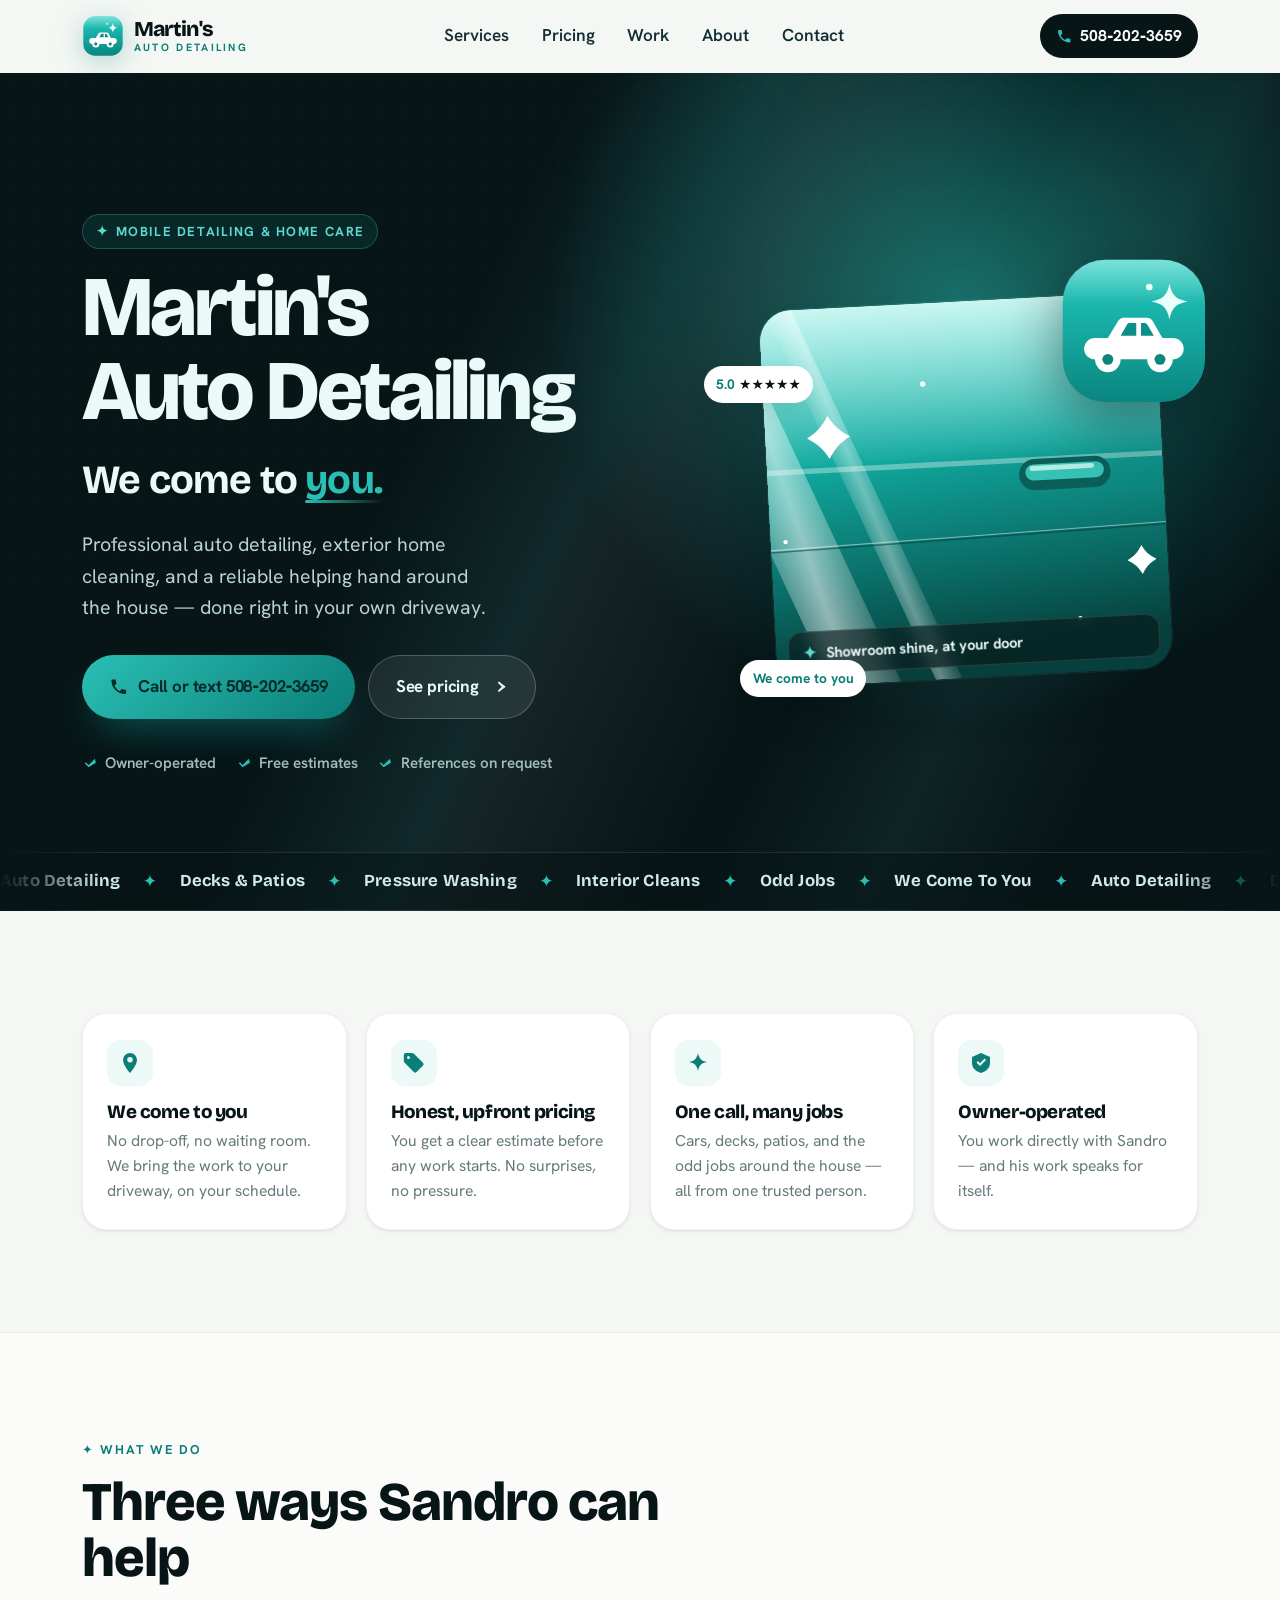
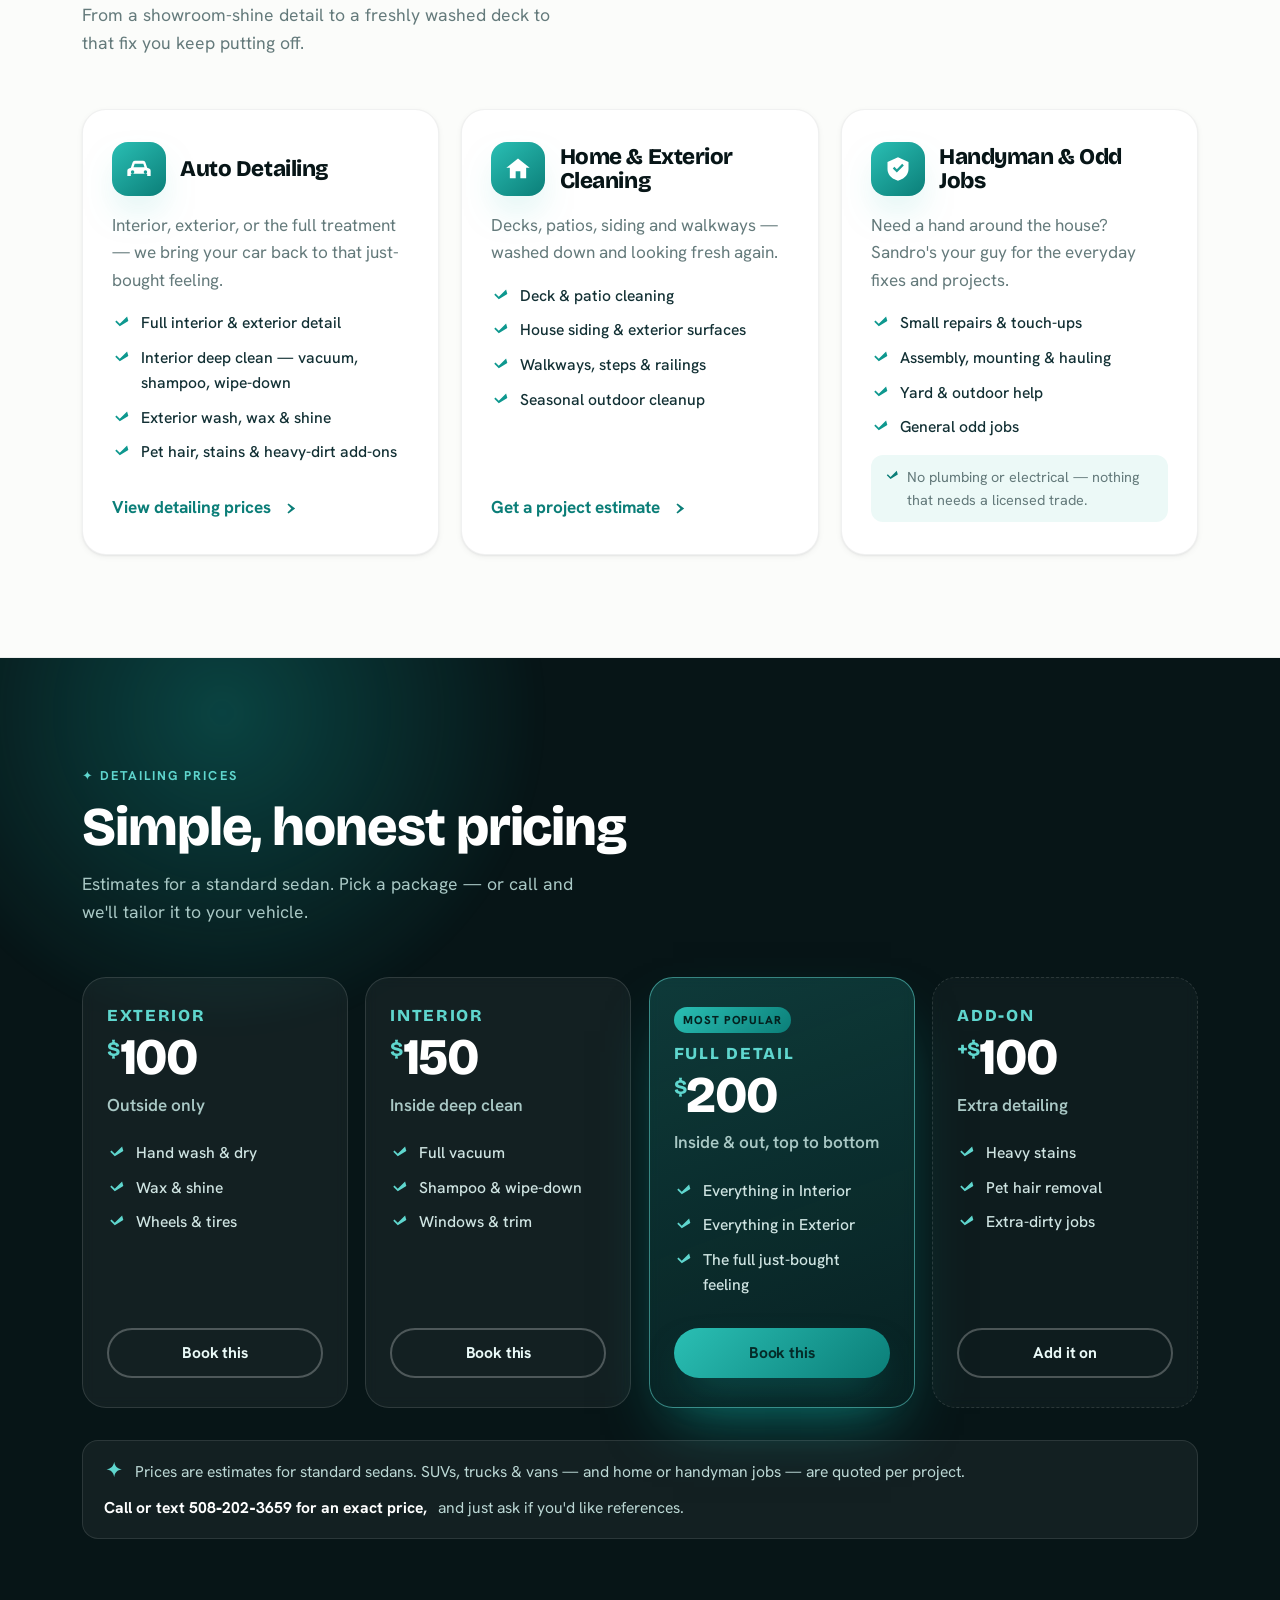
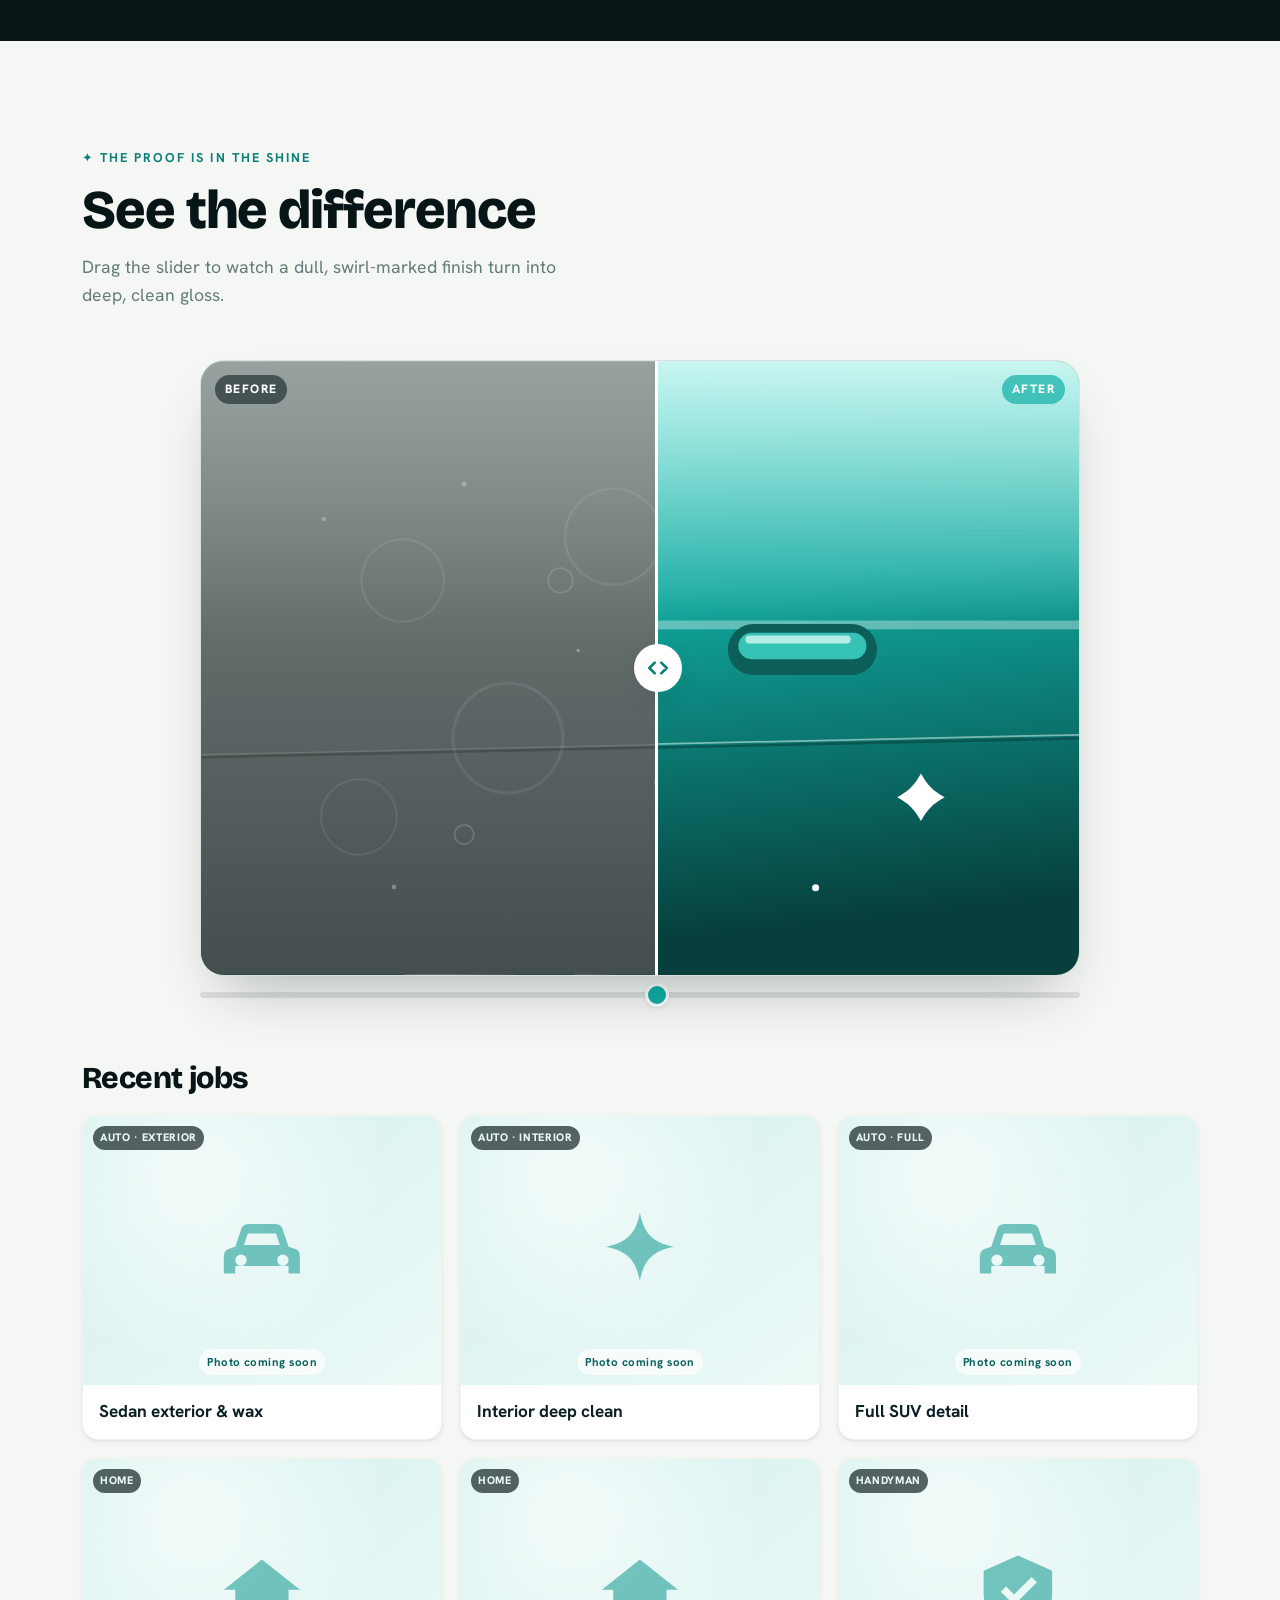
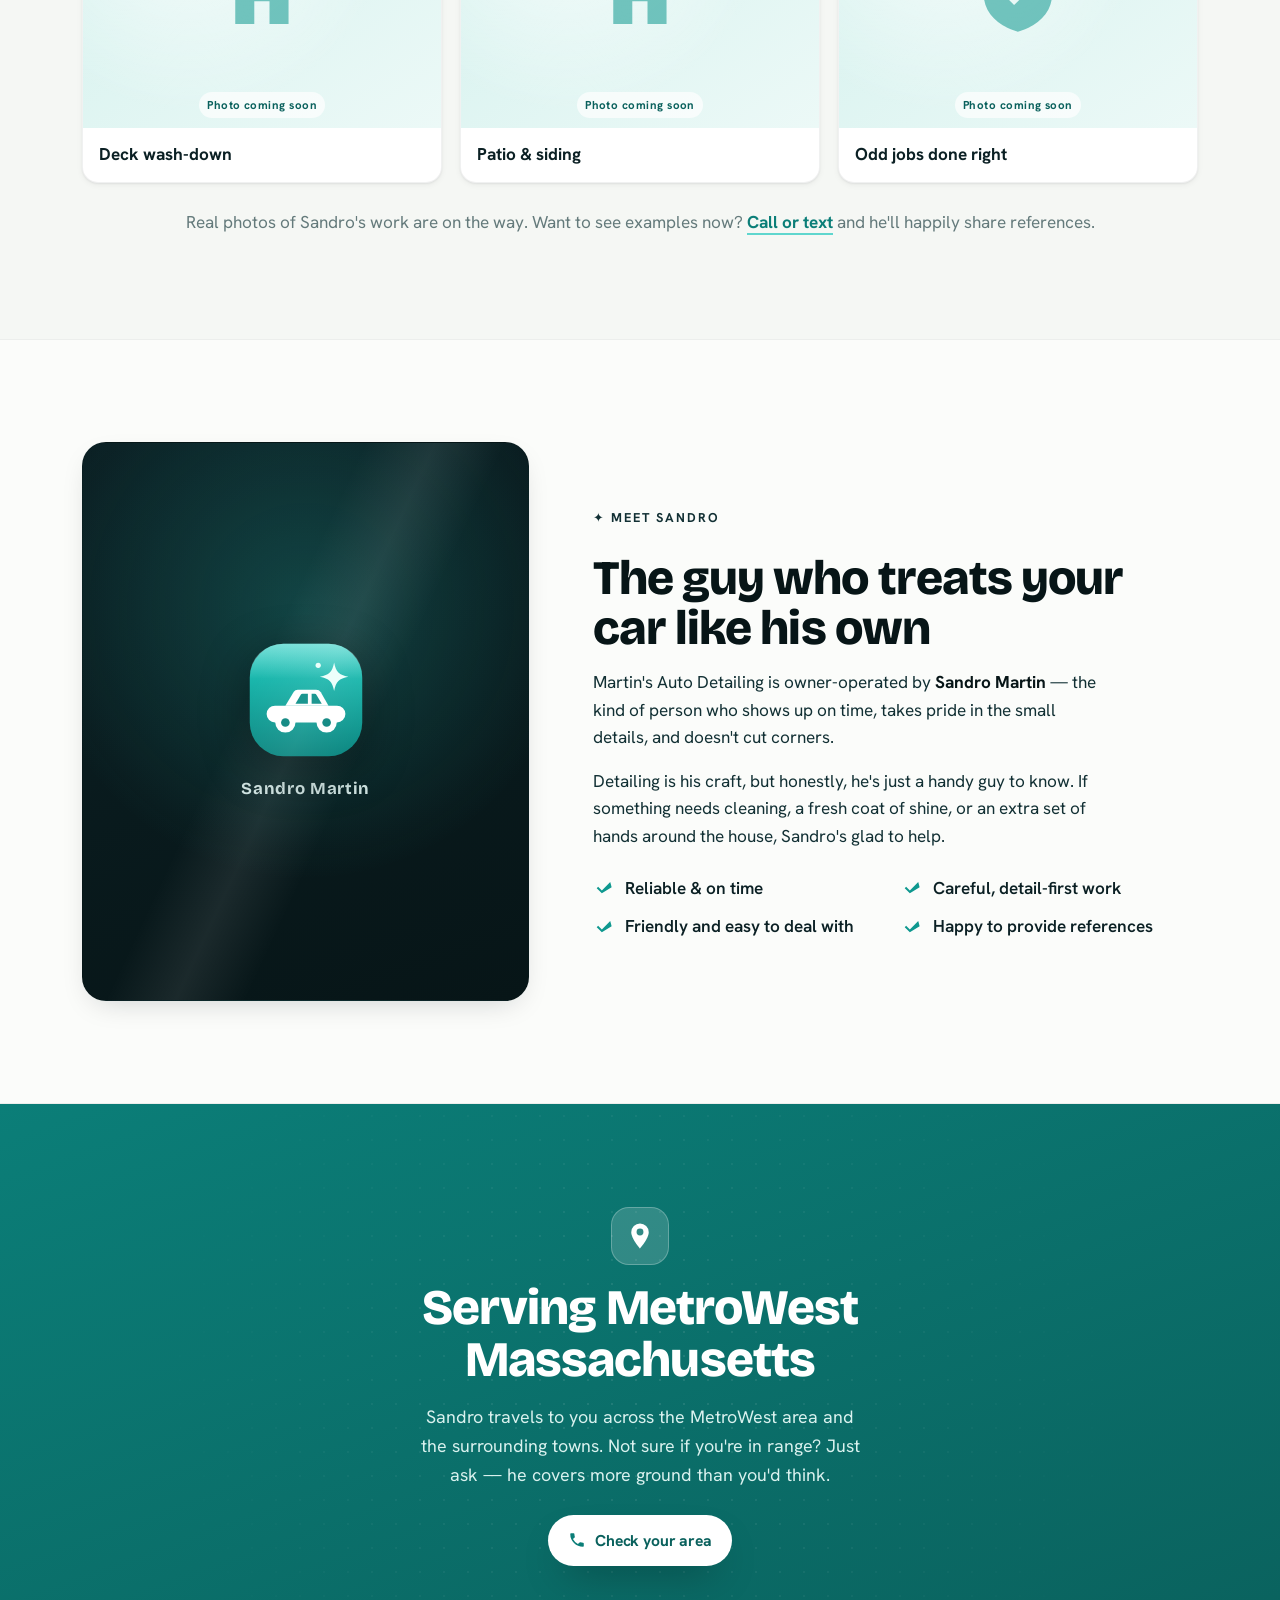
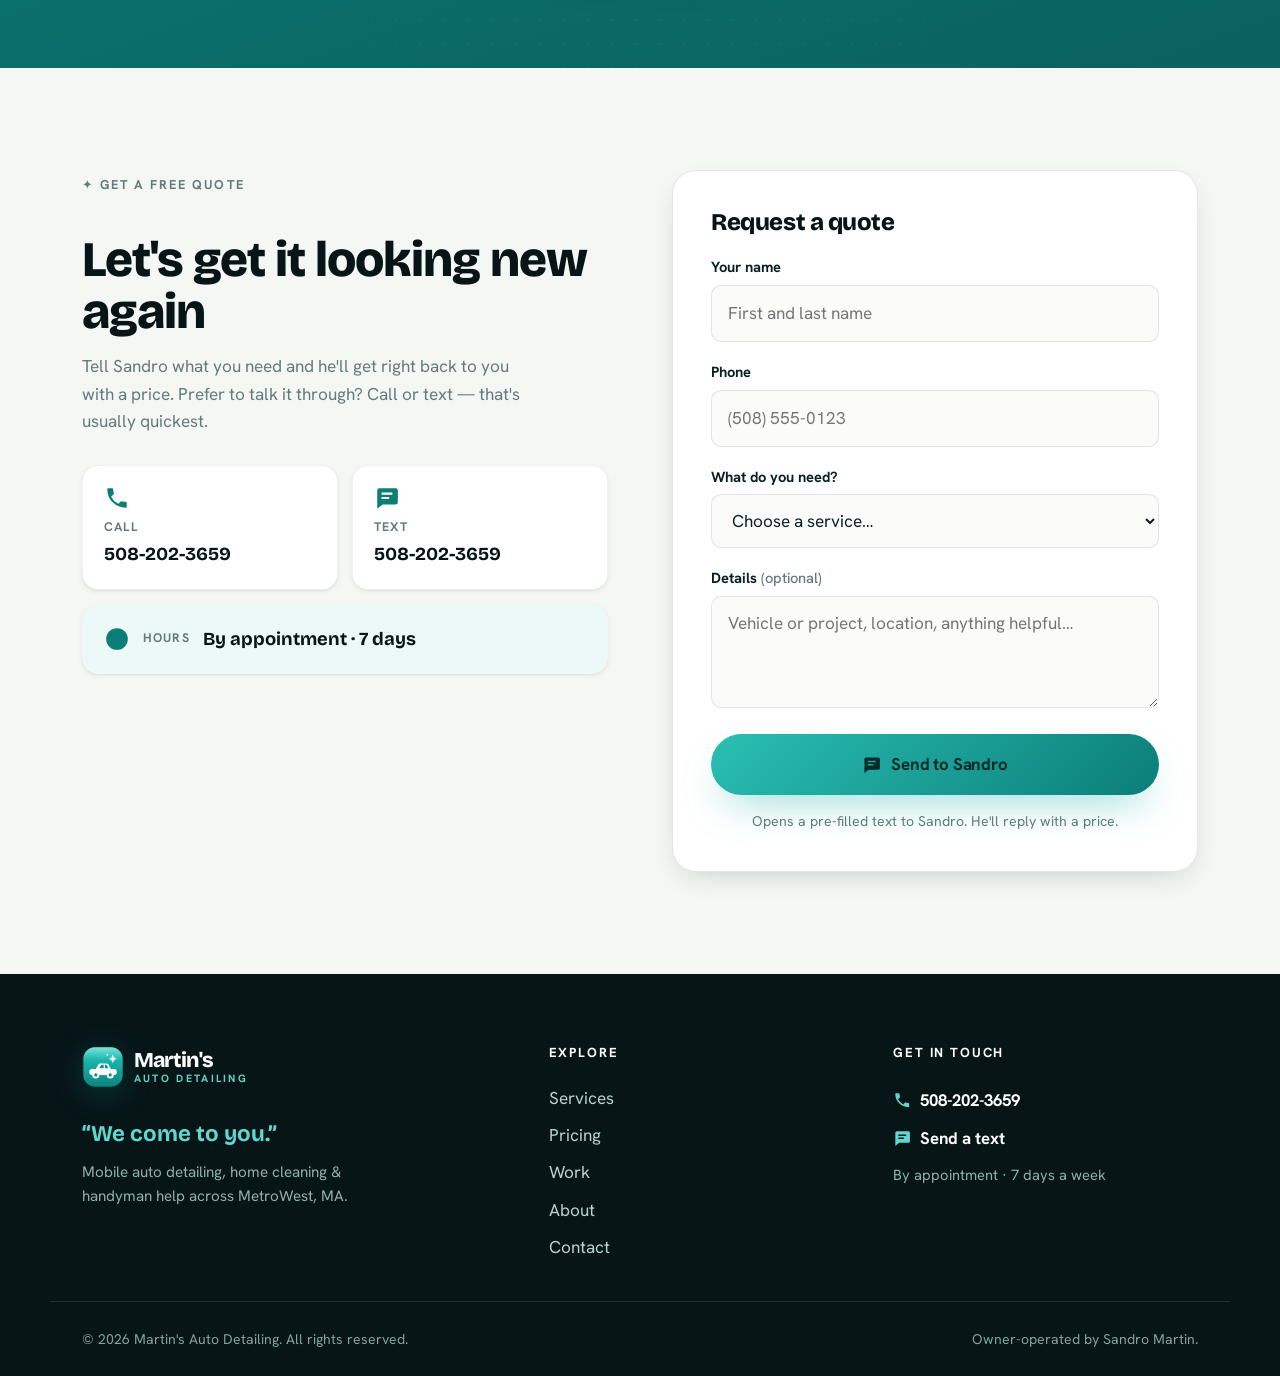
==== commit c56a00af: "Lead hero with company name; make "We come to you." the tagline Co-Authored-By: Claude Opus 4.8 <nor" ====
--- a/index.html
+++ b/index.html
@@ -138,9 +138,10 @@
         <div class="hero-copy">
           <p class="eyebrow reveal"><svg aria-hidden="true"><use href="#i-spark" /></svg> Mobile detailing &amp; home care</p>
           <h1 class="hero-title">
-            <span class="reveal">We come</span>
-            <span class="reveal">to <em>you.</em></span>
+            <span class="reveal">Martin's</span>
+            <span class="reveal">Auto Detailing</span>
           </h1>
+          <p class="hero-tagline reveal">We come to <em>you.</em></p>
           <p class="hero-lead reveal">Professional auto detailing, exterior home cleaning, and a reliable helping hand around the house — done right in your own driveway.</p>
           <div class="hero-cta reveal">
             <a class="btn btn-primary btn-lg" href="tel:+15082023659">
--- a/styles.css
+++ b/styles.css
@@ -193,19 +193,25 @@
 .eyebrow svg { width: 1.1em; height: 1.1em; fill: var(--teal-300); }
 
 .hero-title {
-  font-size: clamp(3.2rem, 9vw, 6.6rem);
-  letter-spacing: -0.04em; margin: 1rem 0 0;
+  font-size: clamp(2.7rem, 2rem + 4.4vw, 5.3rem);
+  letter-spacing: -0.035em; margin: 1rem 0 0; line-height: 1;
   text-wrap: balance;
 }
 .hero-title span { display: block; }
-.hero-title em { font-style: normal; color: var(--teal-400); position: relative; }
-.hero-title em::after {
-  content: ""; position: absolute; left: 0; right: -2px; bottom: .08em; height: .09em;
+
+.hero-tagline {
+  font-family: var(--font-display); font-weight: 700;
+  font-size: clamp(1.5rem, 1.05rem + 2vw, 2.5rem);
+  letter-spacing: -0.02em; color: #eafaf8; margin-top: .85rem;
+}
+.hero-tagline em { font-style: normal; color: var(--teal-400); position: relative; }
+.hero-tagline em::after {
+  content: ""; position: absolute; left: 0; right: -2px; bottom: .02em; height: .08em;
   background: linear-gradient(90deg, var(--teal-400), transparent);
   border-radius: 2px;
 }
 
-.hero-lead { font-size: clamp(1.08rem, 1rem + .5vw, 1.3rem); color: #b9d4d1; max-width: 34ch; margin-top: 1.3rem; }
+.hero-lead { font-size: clamp(1.05rem, 1rem + .45vw, 1.22rem); color: #b9d4d1; max-width: 38ch; margin-top: 1.1rem; }
 .hero-cta { display: flex; flex-wrap: wrap; gap: .8rem; margin-top: 2rem; }
 .hero-trust { display: flex; flex-wrap: wrap; gap: 1.2rem; margin-top: 2rem; color: #9fbdba; font-weight: 600; font-size: .95rem; }
 .hero-trust li { display: inline-flex; align-items: center; gap: .45em; }
@@ -559,10 +565,11 @@
 .hero .reveal { opacity: 0; transform: translateY(26px); animation: heroIn .8s var(--ease) forwards; }
 .hero .eyebrow { animation-delay: .05s; }
 .hero-title span:nth-child(1) { animation-delay: .15s; }
-.hero-title span:nth-child(2) { animation-delay: .28s; }
-.hero-lead { animation-delay: .42s; }
-.hero-cta { animation-delay: .54s; }
-.hero-trust { animation-delay: .66s; }
+.hero-title span:nth-child(2) { animation-delay: .26s; }
+.hero-tagline { animation-delay: .4s; }
+.hero-lead { animation-delay: .52s; }
+.hero-cta { animation-delay: .64s; }
+.hero-trust { animation-delay: .76s; }
 .hero-visual { animation-delay: .4s; }
 @keyframes heroIn { to { opacity: 1; transform: none; } }
 
